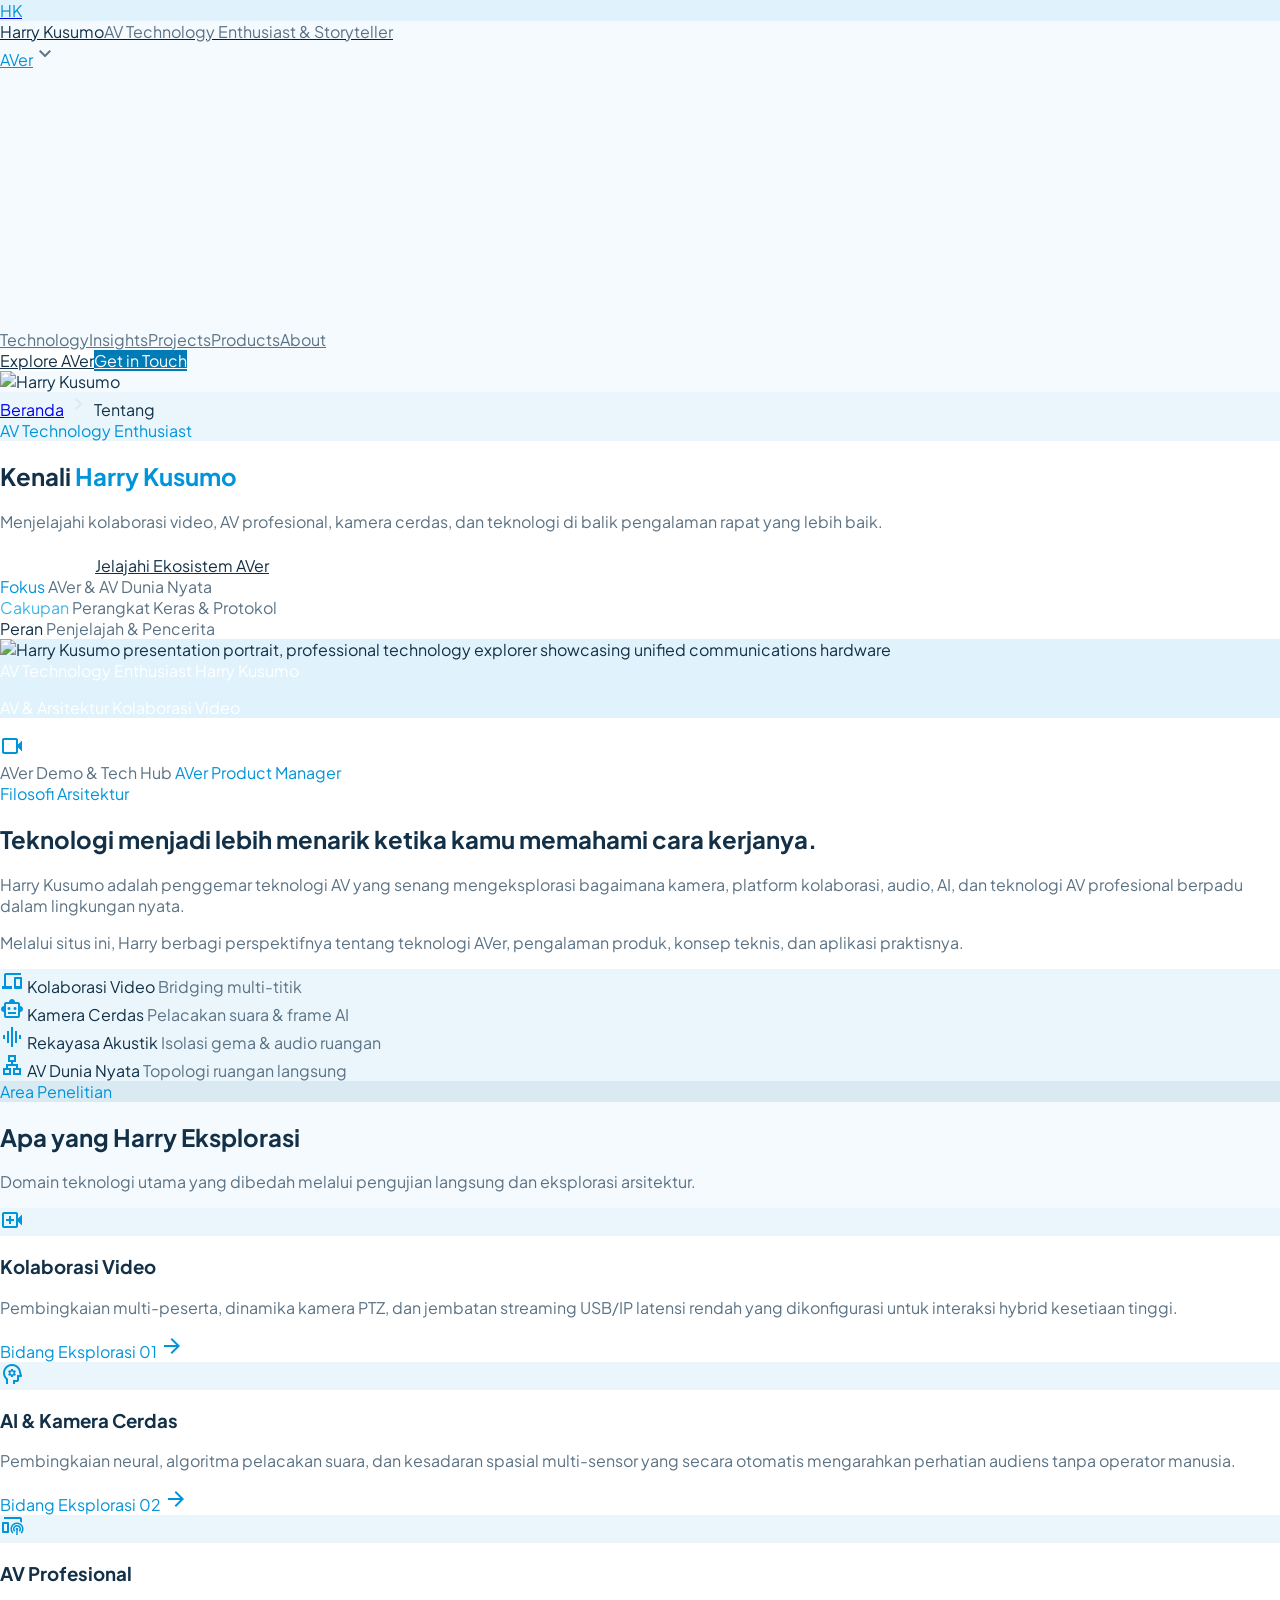
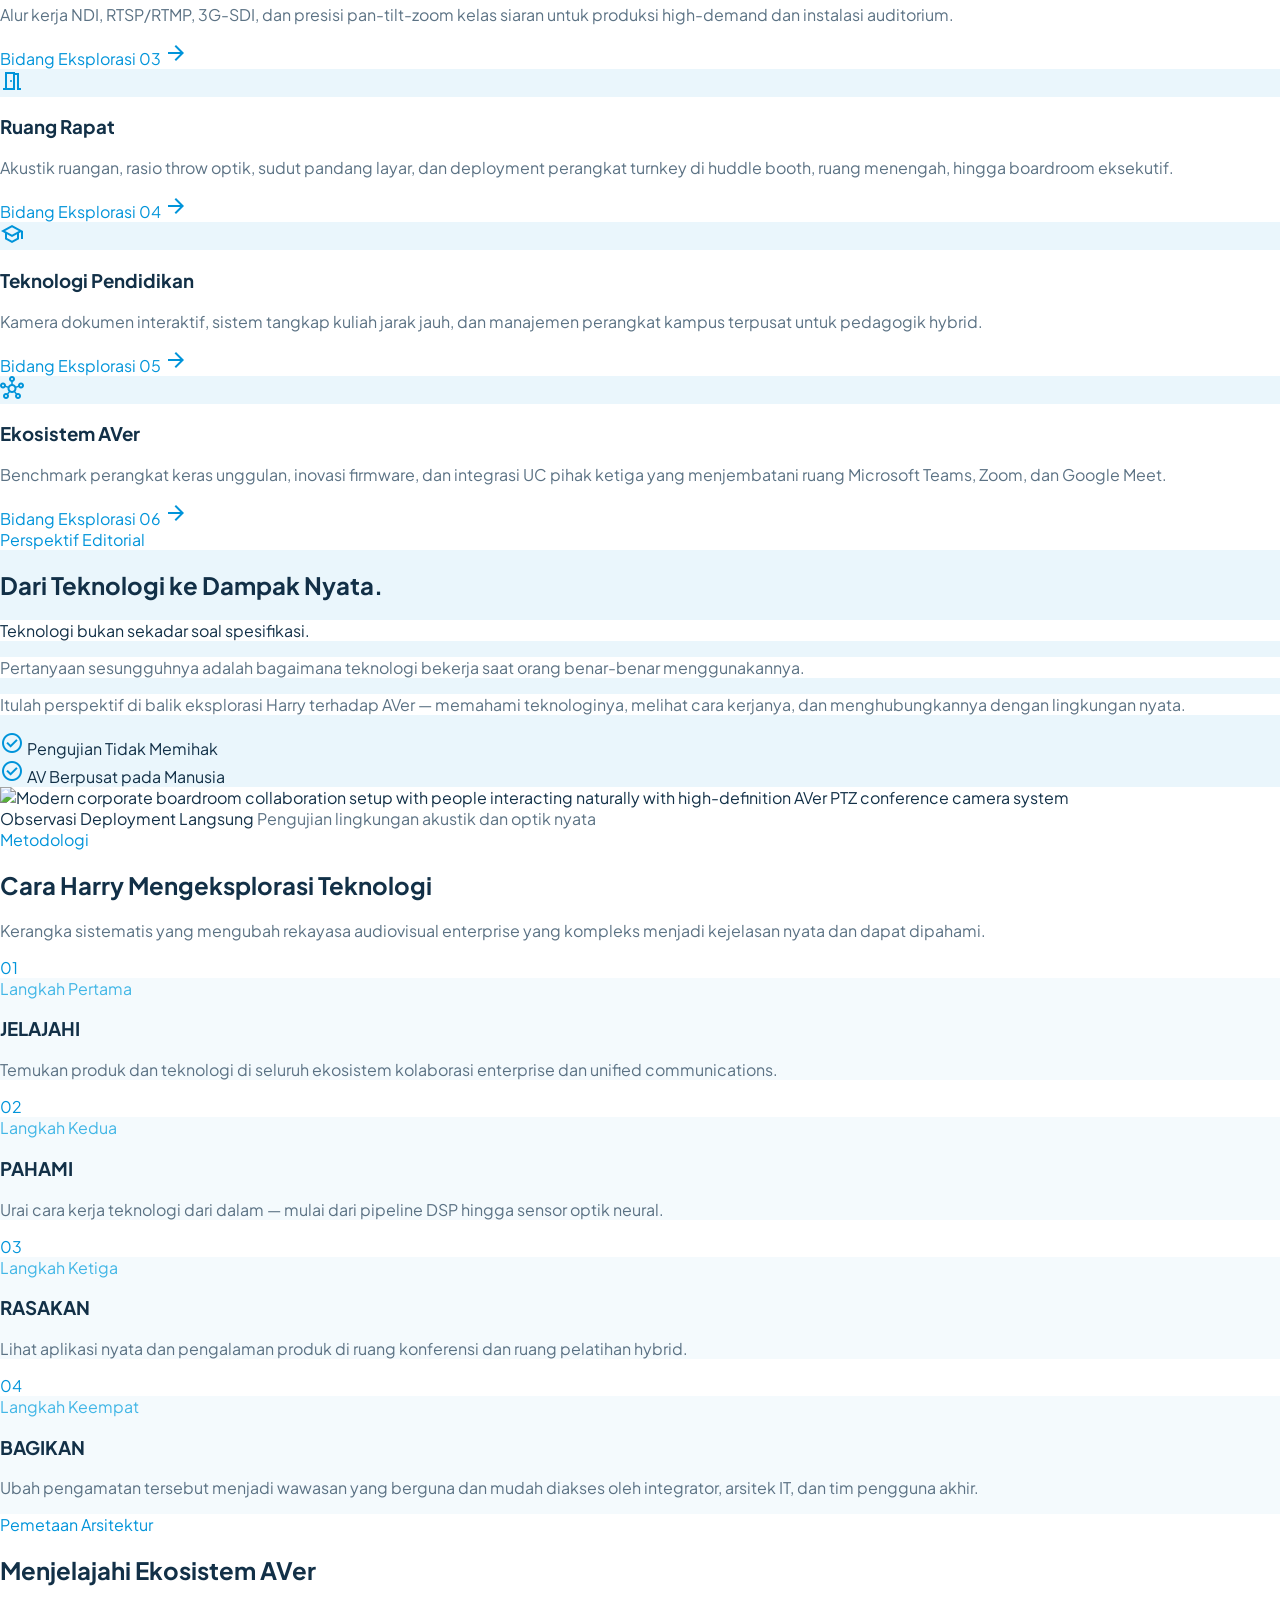
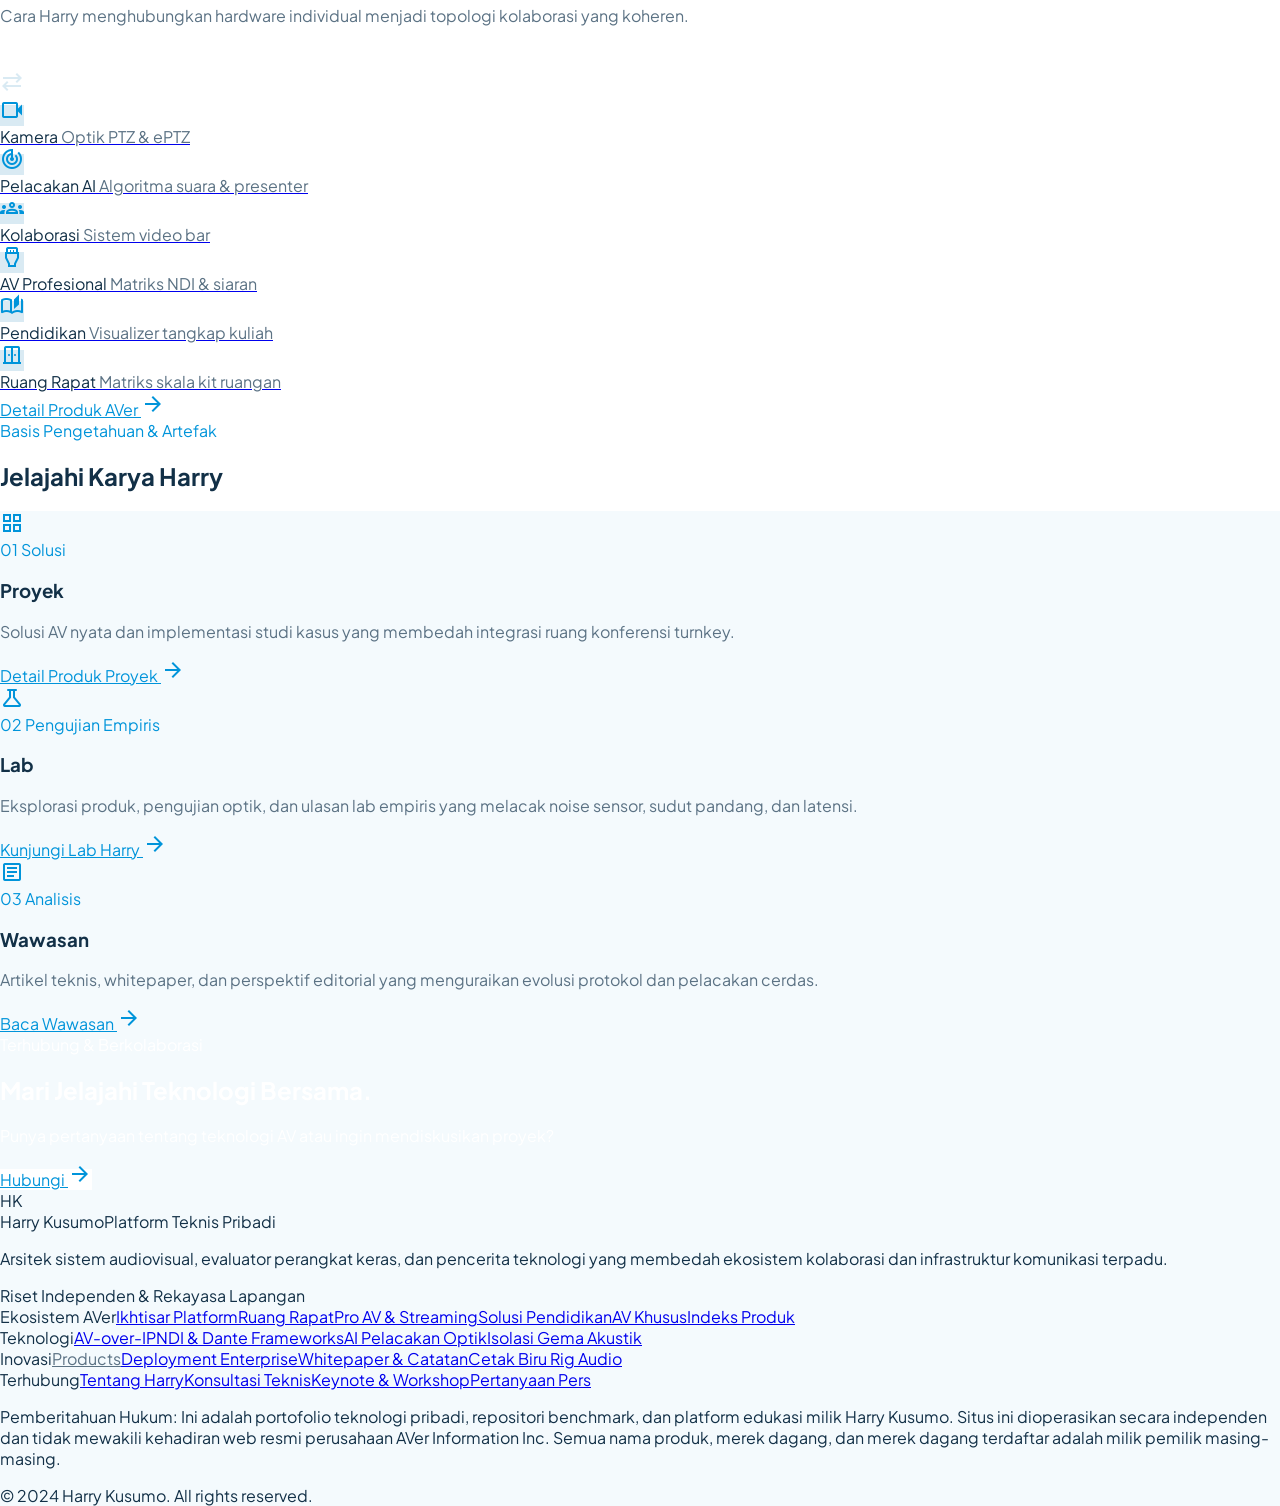
==== about.html @ a8d1ad48 "first commit" ====
<!DOCTYPE html>

<html lang="id"><head>
<meta charset="utf-8"/>
<meta content="width=device-width, initial-scale=1.0" name="viewport"/>
<meta content="web_standard" name="shell-type"/>
<link href="https://fonts.googleapis.com" rel="preconnect"/>
<link crossorigin="" href="https://fonts.gstatic.com" rel="preconnect"/>
<link href="https://fonts.googleapis.com/css2?family=Inter:wght@400;500;600;700&amp;family=JetBrains+Mono:wght@400;500;600&amp;family=Plus+Jakarta+Sans:wght@400;500;600;700;800&amp;display=swap" rel="stylesheet"/>
<link href="https://fonts.googleapis.com/css2?family=Material+Symbols+Outlined:opsz,wght,FILL,GRAD@20..48,100..700,0..1,-50..200" rel="stylesheet"/>
<link href="style.css" rel="stylesheet"/>
<script src="https://cdn.tailwindcss.com?plugins=forms,container-queries"></script>
<script src="/tailwind-config.js"></script>
<style>
    @layer base {
      html, body { margin: 0; padding: 0; }
      body { overscroll-behavior: none; }
      main > :first-child { margin-top: 0 !important; }
      main > :last-child { margin-bottom: 0 !important; }
    }
    ::-webkit-scrollbar { display: none; }
    .mega-menu{opacity:0;visibility:hidden;transform:translateY(8px);transition:all 0.2s cubic-bezier(0.16,1,0.3,1);}
    .group:hover .mega-menu{opacity:1;visibility:visible;transform:translateY(0);}
</style>
</head>
<body class="bg-surface text-on-surface"><header class="fixed top-0 left-0 right-0 w-full z-50 bg-surface-container-lowest/90 backdrop-blur-xl border-b border-outline-variant/30 shadow-[0_1px_8px_rgba(4,30,45,0.04)]"><div class="h-20 max-w-7xl mx-auto px-6 lg:px-12 flex items-center justify-between"><div class="flex items-center gap-8"><a class="flex items-center gap-3.5 group" data-path="home" href="index.html"><div class="w-10 h-10 rounded-lg bg-surface-container flex items-center justify-center border border-outline-variant/40 group-hover:border-primary transition-colors"><span class="font-headline-sm text-headline-sm text-primary font-bold">HK</span></div><div class="flex flex-col"><span class="font-label-md text-label-md font-bold text-on-surface tracking-tight leading-none group-hover:text-primary transition-colors">Harry Kusumo</span><span class="font-caption text-caption text-on-surface-variant font-medium mt-1 leading-none">AV Technology Enthusiast &amp; Storyteller</span></div></a><nav class="hidden lg:flex items-center gap-7" data-active-classes="text-primary font-bold"><div class="relative group py-6"><a aria-current="page" class="transition-colors flex items-center gap-1.5 text-primary font-bold" data-path="aver" href="aver.html">AVer<span class="material-symbols-outlined text-[18px] text-on-surface-variant group-hover:rotate-180 transition-transform duration-200">expand_more</span></a><div class="mega-menu absolute left-0 top-full w-[640px] bg-surface-container-lowest rounded-xl border border-outline-variant/40 shadow-[0_16px_36px_-4px_rgba(4,30,45,0.08),0_4px_12px_-2px_rgba(4,30,45,0.03)] p-6"><div class="grid grid-cols-2 gap-3.5"><a class="p-3 rounded-lg bg-surface hover:bg-surface-container-low transition-colors flex flex-col group/item" data-path="aver-about" href="aver_solutions.html#about-aver"><div class="flex items-center gap-2 mb-1"><span class="font-label-technical text-label-technical text-primary uppercase">01 Corporate</span></div><span class="font-label-md text-label-md text-on-surface font-semibold group-hover/item:text-primary transition-colors">About AVer</span><span class="font-caption text-caption text-on-surface-variant mt-0.5">Profil perusahaan, inovasi AI optics &amp; ekosistem AVer</span></a><a class="p-3 rounded-lg bg-surface hover:bg-surface-container-low transition-colors flex flex-col group/item" data-path="aver-solutions" href="aver_solutions.html"><div class="flex items-center gap-2 mb-1"><span class="font-label-technical text-label-technical text-primary uppercase">02 Ecosystem</span></div><span class="font-label-md text-label-md text-on-surface font-semibold group-hover/item:text-primary transition-colors">Solutions</span><span class="font-caption text-caption text-on-surface-variant mt-0.5">Meeting Rooms, Pro AV Broadcasting, Education &amp; Medical</span></a><a class="p-3 rounded-lg bg-surface hover:bg-surface-container-low transition-colors flex flex-col group/item" data-path="aver-products-cat" href="products.html"><div class="flex items-center gap-2 mb-1"><span class="font-label-technical text-label-technical text-primary uppercase">03 Hardware</span></div><span class="font-label-md text-label-md text-on-surface font-semibold group-hover/item:text-primary transition-colors">Products</span><span class="font-caption text-caption text-on-surface-variant mt-0.5">Kamera PTZ 4K, Video Bars, Audio Tracking &amp; Visualizer</span></a><a class="p-3 rounded-lg bg-surface hover:bg-surface-container-low transition-colors flex flex-col group/item" data-path="aver-support" href="product_detail.html#support"><div class="flex items-center gap-2 mb-1"><span class="font-label-technical text-label-technical text-primary uppercase">04 Service</span></div><span class="font-label-md text-label-md text-on-surface font-semibold group-hover/item:text-primary transition-colors">Support</span><span class="font-caption text-caption text-on-surface-variant mt-0.5">Garansi resmi, firmware update, &amp; konsultasi unit demo</span></a><a class="p-3 rounded-lg bg-surface hover:bg-surface-container-low transition-colors flex flex-col group/item col-span-2" data-path="aver-media-room" href="insights.html"><div class="flex items-center justify-between"><div class="flex flex-col"><div class="flex items-center gap-2 mb-1"><span class="font-label-technical text-label-technical text-primary uppercase">05 Press &amp; News</span></div><span class="font-label-md text-label-md text-on-surface font-semibold group-hover/item:text-primary transition-colors">Media Room</span><span class="font-caption text-caption text-on-surface-variant mt-0.5">Berita teknologi AVer terbaru, artikel teknis, &amp; liputan event</span></div><span class="material-symbols-outlined text-primary group-hover/item:translate-x-1 transition-transform">newspaper</span></div></a></div><div class="mt-4 pt-3.5 border-t border-outline-variant/30 flex items-center justify-between"><span class="font-caption text-caption text-on-surface-variant">Hardware architecture &amp; technical deep dives</span><a class="font-label-md text-label-md text-primary hover:text-primary-container font-semibold inline-flex items-center gap-1 transition-colors" data-path="aver-products" href="products.html">Explore All AVer Products →</a></div></div></div><a class="font-label-md text-label-md text-on-surface-variant hover:text-on-surface transition-colors" data-path="technology" href="index.html#core-tech">Technology</a><a class="font-label-md text-label-md text-on-surface-variant hover:text-on-surface transition-colors" data-path="insights" href="insights.html">Insights</a><a class="font-label-md text-label-md text-on-surface-variant hover:text-on-surface transition-colors" data-path="projects" href="index.html#projects">Projects</a><a class="font-label-md text-label-md text-on-surface-variant hover:text-on-surface transition-colors" data-path="products" href="products.html">Products</a><a class="font-label-md text-label-md text-on-surface-variant hover:text-on-surface transition-colors" data-path="about" href="about.html">About</a></nav></div><div class="flex items-center gap-3.5"><a class="hidden sm:inline-flex items-center justify-center px-4 h-10 rounded-lg bg-surface-container-lowest border border-outline-variant/50 text-on-surface font-label-md text-label-md hover:border-primary hover:text-primary transition-all" data-path="aver" href="aver.html">Explore AVer</a><a class="inline-flex items-center justify-center px-5 h-10 rounded-lg bg-primary-container text-on-primary-container font-label-md text-label-md hover:bg-primary transition-all shadow-[0_2px_8px_rgba(0,123,182,0.25)]" data-path="contact" href="contact.html">Get in Touch</a><div class="pl-2 border-l border-outline-variant/40"><img alt="Harry Kusumo" class="w-8 h-8 rounded-full object-cover border border-outline-variant/40" src="https://lh3.googleusercontent.com/aida/[base64]"/></div></div></div></header><main class="w-full pt-20 bg-surface min-h-[calc(100vh-20rem)]"><div class="flex flex-col w-full">
<!-- Top Breadcrumb Strip -->
<section class="w-full bg-surface-container-low py-space-md">
<div class="max-w-7xl mx-auto px-gutter flex flex-wrap items-center justify-between gap-space-sm">
<nav aria-label="Breadcrumb" class="flex items-center gap-space-xs font-caption text-caption text-on-surface-variant">
<a class="hover:text-primary transition-colors" href="index.html">Beranda</a>
<span class="material-symbols-outlined text-[14px] text-outline-variant">chevron_right</span>
<span class="text-on-surface font-semibold">Tentang</span>
</nav>
</div>
</section>
<!-- SECTION 1: HERO SECTION -->
<section class="w-full bg-surface-container-lowest relative overflow-hidden">
<div class="max-w-7xl mx-auto px-6 lg:px-12 pt-8 pb-16 lg:pb-24">
<div class="grid grid-cols-1 lg:grid-cols-12 gap-12 lg:gap-16 items-center">
<!-- Text Column -->
<div class="lg:col-span-7 flex flex-col items-start">
<div class="inline-flex items-center gap-2 px-3 py-1 rounded-full bg-surface-container-low text-primary mb-6 shadow-sm">
<span class="w-2 h-2 rounded-full bg-secondary-container animate-pulse"></span>
<span class="font-label-technical text-label-technical uppercase tracking-wider">AV Technology Enthusiast</span>
</div>
<h1 class="font-display-hero text-display-hero text-on-surface tracking-tight leading-[1.08] mb-6">
            Kenali <span class="text-primary">Harry Kusumo</span>
</h1>
<p class="font-body-lg text-body-lg text-on-surface-variant max-w-2xl leading-relaxed mb-8">
            Menjelajahi kolaborasi video, AV profesional, kamera cerdas, dan teknologi di balik pengalaman rapat yang lebih baik.
          </p>
<div class="flex flex-wrap items-center gap-4">
<a class="inline-flex items-center justify-center px-6 h-12 rounded-lg bg-primary text-on-primary font-label-md text-label-md hover:bg-primary-container transition-all shadow-md hover:shadow-lg" href="contact.html">
              Hubungi
              <span class="material-symbols-outlined text-[18px] ml-2">arrow_forward</span>
</a>
<a class="inline-flex items-center justify-center px-6 h-12 rounded-lg bg-surface-container-lowest text-on-surface font-label-md text-label-md hover:text-primary hover:bg-surface-container-low transition-all shadow-sm" href="aver.html">
              Jelajahi Ekosistem AVer
            </a>
</div>
<!-- Quick Telemetry Stat Strip -->
<div class="grid grid-cols-3 gap-6 pt-10 mt-10 w-full bg-surface-container-low/60 rounded-xl p-5 shadow-sm">
<div>
<span class="font-headline-sm text-headline-sm text-primary font-bold block">Fokus</span>
<span class="font-caption text-caption text-on-surface-variant block mt-0.5">AVer &amp; AV Dunia Nyata</span>
</div>
<div>
<span class="font-headline-sm text-headline-sm text-secondary font-bold block">Cakupan</span>
<span class="font-caption text-caption text-on-surface-variant block mt-0.5">Perangkat Keras &amp; Protokol</span>
</div>
<div>
<span class="font-headline-sm text-headline-sm text-tertiary font-bold block">Peran</span>
<span class="font-caption text-caption text-on-surface-variant block mt-0.5">Penjelajah &amp; Pencerita</span>
</div>
</div>
</div>
<!-- Portrait Column -->
<div class="lg:col-span-5 relative flex justify-center">
<div class="relative w-full max-w-md">
<!-- Decorative AVer Blue Soft Backdrop Panels -->
<div class="absolute -top-4 -right-4 w-72 h-72 bg-secondary-fixed/40 rounded-3xl blur-2xl -z-10"></div>
<div class="absolute -bottom-6 -left-6 w-60 h-60 bg-primary-fixed/50 rounded-3xl blur-xl -z-10"></div>
<!-- Graphic Framing mimicking modern AV tech showcase -->
<div class="relative p-3 bg-surface-container-lowest rounded-2xl shadow-xl">
<div class="relative overflow-hidden rounded-xl bg-surface-container aspect-[4/5] flex items-center justify-center">
<img alt="Harry Kusumo presentation portrait, professional technology explorer showcasing unified communications hardware" class="w-full h-full object-cover object-top hover:scale-[1.02] transition-transform duration-500" src="https://lh3.googleusercontent.com/aida-public/[base64]"/>
<div class="absolute inset-0 bg-gradient-to-t from-[#041e2d]/70 via-transparent to-transparent flex items-end p-6">
<div class="text-on-primary">
<span class="font-label-technical text-label-technical text-secondary-fixed uppercase tracking-wider block">AV Technology Enthusiast</span>
<span class="font-headline-sm text-headline-sm font-bold text-white">Harry Kusumo</span>
<p class="font-caption text-caption text-surface-container-highest mt-0.5">AV &amp; Arsitektur Kolaborasi Video</p>
</div>
</div>
</div>
<!-- Floating Micro-Badge -->
<div class="absolute -bottom-4 right-6 bg-surface-container-lowest px-4 py-2.5 rounded-xl shadow-lg flex items-center gap-3">
<div class="w-8 h-8 rounded-lg bg-primary-fixed flex items-center justify-center text-primary">
<span class="material-symbols-outlined text-[20px]">videocam</span>
</div>
<div>
<span class="font-label-technical text-label-technical text-on-surface-variant block uppercase">AVer Demo & Tech Hub</span>
<span class="font-caption text-caption text-primary font-bold">AVer Product Manager</span>
</div>
</div>
</div>
</div>
</div>
</div>
</div>
</section>
<!-- SECTION 2: WHO IS HARRY? -->
<section class="w-full bg-surface py-16 lg:py-24">
<div class="max-w-7xl mx-auto px-6 lg:px-12">
<div class="bg-surface-container-lowest rounded-2xl p-8 lg:p-14 shadow-sm">
<div class="grid grid-cols-1 lg:grid-cols-12 gap-10 lg:gap-14 items-center">
<div class="lg:col-span-4 flex flex-col">
<span class="font-label-technical text-label-technical text-primary uppercase tracking-wider mb-2">Filosofi Arsitektur</span>
<h2 class="font-headline-lg text-headline-lg text-on-surface leading-tight">
              Teknologi menjadi lebih menarik ketika kamu memahami cara kerjanya.
            </h2>
</div>
<div class="lg:col-span-8 flex flex-col gap-6">
<p class="font-body-lg text-body-lg text-on-surface-variant leading-relaxed">
              Harry Kusumo adalah penggemar teknologi AV yang senang mengeksplorasi bagaimana kamera, platform kolaborasi, audio, AI, dan teknologi AV profesional berpadu dalam lingkungan nyata.
            </p>
<p class="font-body-lg text-body-lg text-on-surface-variant leading-relaxed">
              Melalui situs ini, Harry berbagi perspektifnya tentang teknologi AVer, pengalaman produk, konsep teknis, dan aplikasi praktisnya.
            </p>
<!-- Highlights Strip -->
<div class="grid grid-cols-2 sm:grid-cols-4 gap-3 pt-6">
<div class="p-4 rounded-xl bg-surface-container-low flex flex-col items-start transition-all hover:bg-surface-container">
<span class="material-symbols-outlined text-primary text-[24px] mb-2">devices</span>
<span class="font-label-md text-label-md text-on-surface font-semibold">Kolaborasi Video</span>
<span class="font-caption text-caption text-on-surface-variant mt-1">Bridging multi-titik</span>
</div>
<div class="p-4 rounded-xl bg-surface-container-low flex flex-col items-start transition-all hover:bg-surface-container">
<span class="material-symbols-outlined text-primary text-[24px] mb-2">smart_toy</span>
<span class="font-label-md text-label-md text-on-surface font-semibold">Kamera Cerdas</span>
<span class="font-caption text-caption text-on-surface-variant mt-1">Pelacakan suara &amp; frame AI</span>
</div>
<div class="p-4 rounded-xl bg-surface-container-low flex flex-col items-start transition-all hover:bg-surface-container">
<span class="material-symbols-outlined text-primary text-[24px] mb-2">graphic_eq</span>
<span class="font-label-md text-label-md text-on-surface font-semibold">Rekayasa Akustik</span>
<span class="font-caption text-caption text-on-surface-variant mt-1">Isolasi gema &amp; audio ruangan</span>
</div>
<div class="p-4 rounded-xl bg-surface-container-low flex flex-col items-start transition-all hover:bg-surface-container">
<span class="material-symbols-outlined text-primary text-[24px] mb-2">lan</span>
<span class="font-label-md text-label-md text-on-surface font-semibold">AV Dunia Nyata</span>
<span class="font-caption text-caption text-on-surface-variant mt-1">Topologi ruangan langsung</span>
</div>
</div>
</div>
</div>
</div>
</div>
</section>
<!-- SECTION 3: WHAT HARRY EXPLORES -->
<section class="w-full bg-surface py-16 lg:py-24">
<div class="max-w-7xl mx-auto px-6 lg:px-12">
<div class="flex flex-col items-start max-w-3xl mb-12">
<div class="inline-flex items-center gap-2 px-3 py-1 rounded-full bg-surface-container-high text-primary mb-3">
<span class="font-label-technical text-label-technical uppercase tracking-wider">Area Penelitian</span>
</div>
<h2 class="font-headline-lg text-headline-lg text-on-surface">Apa yang Harry Eksplorasi</h2>
<p class="font-body-md text-body-md text-on-surface-variant mt-2">
          Domain teknologi utama yang dibedah melalui pengujian langsung dan eksplorasi arsitektur.
        </p>
</div>
<!-- 3x2 Grid -->
<div class="grid grid-cols-1 md:grid-cols-2 lg:grid-cols-3 gap-6">
<!-- Card 1 -->
<div class="group p-8 rounded-2xl bg-surface-container-lowest shadow-sm hover:shadow-lg transition-all duration-300 flex flex-col justify-between">
<div>
<div class="w-12 h-12 rounded-xl bg-surface-container-low text-primary flex items-center justify-center mb-6 group-hover:bg-primary group-hover:text-on-primary transition-colors">
<span class="material-symbols-outlined text-[26px]">video_call</span>
</div>
<h3 class="font-headline-sm text-headline-sm text-on-surface mb-3 group-hover:text-primary transition-colors">
              Kolaborasi Video
            </h3>
<p class="font-body-sm text-body-sm text-on-surface-variant leading-relaxed">
              Pembingkaian multi-peserta, dinamika kamera PTZ, dan jembatan streaming USB/IP latensi rendah yang dikonfigurasi untuk interaksi hybrid kesetiaan tinggi.
            </p>
</div>
<div class="mt-8 pt-4 flex items-center gap-1.5 font-label-technical text-label-technical text-primary uppercase">
<span>Bidang Eksplorasi 01</span>
<span class="material-symbols-outlined text-[16px] group-hover:translate-x-1 transition-transform">arrow_forward</span>
</div>
</div>
<!-- Card 2 -->
<div class="group p-8 rounded-2xl bg-surface-container-lowest shadow-sm hover:shadow-lg transition-all duration-300 flex flex-col justify-between">
<div>
<div class="w-12 h-12 rounded-xl bg-surface-container-low text-primary flex items-center justify-center mb-6 group-hover:bg-primary group-hover:text-on-primary transition-colors">
<span class="material-symbols-outlined text-[26px]">psychology</span>
</div>
<h3 class="font-headline-sm text-headline-sm text-on-surface mb-3 group-hover:text-primary transition-colors">
              AI &amp; Kamera Cerdas
            </h3>
<p class="font-body-sm text-body-sm text-on-surface-variant leading-relaxed">
              Pembingkaian neural, algoritma pelacakan suara, dan kesadaran spasial multi-sensor yang secara otomatis mengarahkan perhatian audiens tanpa operator manusia.
            </p>
</div>
<div class="mt-8 pt-4 flex items-center gap-1.5 font-label-technical text-label-technical text-primary uppercase">
<span>Bidang Eksplorasi 02</span>
<span class="material-symbols-outlined text-[16px] group-hover:translate-x-1 transition-transform">arrow_forward</span>
</div>
</div>
<!-- Card 3 -->
<div class="group p-8 rounded-2xl bg-surface-container-lowest shadow-sm hover:shadow-lg transition-all duration-300 flex flex-col justify-between">
<div>
<div class="w-12 h-12 rounded-xl bg-surface-container-low text-primary flex items-center justify-center mb-6 group-hover:bg-primary group-hover:text-on-primary transition-colors">
<span class="material-symbols-outlined text-[26px]">broadcast_on_home</span>
</div>
<h3 class="font-headline-sm text-headline-sm text-on-surface mb-3 group-hover:text-primary transition-colors">
              AV Profesional
            </h3>
<p class="font-body-sm text-body-sm text-on-surface-variant leading-relaxed">
              Alur kerja NDI, RTSP/RTMP, 3G-SDI, dan presisi pan-tilt-zoom kelas siaran untuk produksi high-demand dan instalasi auditorium.
            </p>
</div>
<div class="mt-8 pt-4 flex items-center gap-1.5 font-label-technical text-label-technical text-primary uppercase">
<span>Bidang Eksplorasi 03</span>
<span class="material-symbols-outlined text-[16px] group-hover:translate-x-1 transition-transform">arrow_forward</span>
</div>
</div>
<!-- Card 4 -->
<div class="group p-8 rounded-2xl bg-surface-container-lowest shadow-sm hover:shadow-lg transition-all duration-300 flex flex-col justify-between">
<div>
<div class="w-12 h-12 rounded-xl bg-surface-container-low text-primary flex items-center justify-center mb-6 group-hover:bg-primary group-hover:text-on-primary transition-colors">
<span class="material-symbols-outlined text-[26px]">meeting_room</span>
</div>
<h3 class="font-headline-sm text-headline-sm text-on-surface mb-3 group-hover:text-primary transition-colors">
              Ruang Rapat
            </h3>
<p class="font-body-sm text-body-sm text-on-surface-variant leading-relaxed">
              Akustik ruangan, rasio throw optik, sudut pandang layar, dan deployment perangkat turnkey di huddle booth, ruang menengah, hingga boardroom eksekutif.
            </p>
</div>
<div class="mt-8 pt-4 flex items-center gap-1.5 font-label-technical text-label-technical text-primary uppercase">
<span>Bidang Eksplorasi 04</span>
<span class="material-symbols-outlined text-[16px] group-hover:translate-x-1 transition-transform">arrow_forward</span>
</div>
</div>
<!-- Card 5 -->
<div class="group p-8 rounded-2xl bg-surface-container-lowest shadow-sm hover:shadow-lg transition-all duration-300 flex flex-col justify-between">
<div>
<div class="w-12 h-12 rounded-xl bg-surface-container-low text-primary flex items-center justify-center mb-6 group-hover:bg-primary group-hover:text-on-primary transition-colors">
<span class="material-symbols-outlined text-[26px]">school</span>
</div>
<h3 class="font-headline-sm text-headline-sm text-on-surface mb-3 group-hover:text-primary transition-colors">
              Teknologi Pendidikan
            </h3>
<p class="font-body-sm text-body-sm text-on-surface-variant leading-relaxed">
              Kamera dokumen interaktif, sistem tangkap kuliah jarak jauh, dan manajemen perangkat kampus terpusat untuk pedagogik hybrid.
            </p>
</div>
<div class="mt-8 pt-4 flex items-center gap-1.5 font-label-technical text-label-technical text-primary uppercase">
<span>Bidang Eksplorasi 05</span>
<span class="material-symbols-outlined text-[16px] group-hover:translate-x-1 transition-transform">arrow_forward</span>
</div>
</div>
<!-- Card 6 -->
<div class="group p-8 rounded-2xl bg-surface-container-lowest shadow-sm hover:shadow-lg transition-all duration-300 flex flex-col justify-between">
<div>
<div class="w-12 h-12 rounded-xl bg-surface-container-low text-primary flex items-center justify-center mb-6 group-hover:bg-primary group-hover:text-on-primary transition-colors">
<span class="material-symbols-outlined text-[26px]">hub</span>
</div>
<h3 class="font-headline-sm text-headline-sm text-on-surface mb-3 group-hover:text-primary transition-colors">
              Ekosistem AVer
            </h3>
<p class="font-body-sm text-body-sm text-on-surface-variant leading-relaxed">
              Benchmark perangkat keras unggulan, inovasi firmware, dan integrasi UC pihak ketiga yang menjembatani ruang Microsoft Teams, Zoom, dan Google Meet.
            </p>
</div>
<div class="mt-8 pt-4 flex items-center gap-1.5 font-label-technical text-label-technical text-primary uppercase">
<span>Bidang Eksplorasi 06</span>
<span class="material-symbols-outlined text-[16px] group-hover:translate-x-1 transition-transform">arrow_forward</span>
</div>
</div>
</div>
</div>
</section>
<!-- SECTION 4: HARRY'S PERSPECTIVE -->
<section class="w-full bg-surface-container-low py-16 lg:py-24">
<div class="max-w-7xl mx-auto px-6 lg:px-12">
<div class="grid grid-cols-1 lg:grid-cols-12 gap-12 lg:gap-16 items-center">
<div class="lg:col-span-6 flex flex-col items-start">
<div class="inline-flex items-center gap-2 px-3 py-1 rounded-full bg-surface-container-lowest text-primary mb-4 shadow-sm">
<span class="font-label-technical text-label-technical uppercase tracking-wider">Perspektif Editorial</span>
</div>
<h2 class="font-headline-lg text-headline-lg text-on-surface tracking-tight mb-8">
            Dari Teknologi ke Dampak Nyata.
          </h2>
<div class="space-y-6">
<div class="p-5 rounded-xl bg-surface-container-lowest shadow-sm">
<p class="font-headline-sm text-headline-sm text-on-surface font-semibold">
                Teknologi bukan sekadar soal spesifikasi.
              </p>
</div>
<div class="p-5 rounded-xl bg-surface-container-lowest shadow-sm">
<p class="font-body-lg text-body-lg text-on-surface-variant">
                Pertanyaan sesungguhnya adalah bagaimana teknologi bekerja saat orang benar-benar menggunakannya.
              </p>
</div>
<div class="p-5 rounded-xl bg-surface-container-lowest shadow-sm">
<p class="font-body-lg text-body-lg text-on-surface-variant leading-relaxed">
                Itulah perspektif di balik eksplorasi Harry terhadap AVer — memahami teknologinya, melihat cara kerjanya, dan menghubungkannya dengan lingkungan nyata.
              </p>
</div>
</div>
<div class="mt-8 flex items-center gap-6">
<div class="flex items-center gap-2">
<span class="material-symbols-outlined text-primary text-[20px]">check_circle</span>
<span class="font-label-md text-label-md text-on-surface">Pengujian Tidak Memihak</span>
</div>
<div class="flex items-center gap-2">
<span class="material-symbols-outlined text-primary text-[20px]">check_circle</span>
<span class="font-label-md text-label-md text-on-surface">AV Berpusat pada Manusia</span>
</div>
</div>
</div>
<div class="lg:col-span-6">
<div class="relative rounded-2xl overflow-hidden shadow-xl bg-surface-container-lowest p-3">
<div class="relative rounded-xl overflow-hidden aspect-[16/10]">
<img alt="Modern corporate boardroom collaboration setup with people interacting naturally with high-definition AVer PTZ conference camera system" class="w-full h-full object-cover" src="https://lh3.googleusercontent.com/aida/[base64]"/>
<div class="absolute inset-0 bg-gradient-to-t from-[#041e2d]/60 via-transparent to-transparent flex items-end p-6">
<div class="bg-surface-container-lowest/90 backdrop-blur-md px-4 py-2.5 rounded-lg">
<span class="font-caption text-caption text-on-surface font-bold block">Observasi Deployment Langsung</span>
<span class="font-caption text-caption text-on-surface-variant text-[11px]">Pengujian lingkungan akustik dan optik nyata</span>
</div>
</div>
</div>
</div>
</div>
</div>
</div>
</section>
<!-- SECTION 5: HOW HARRY EXPLORES TECHNOLOGY (Timeline) -->
<section class="w-full bg-surface-container-lowest py-16 lg:py-24">
<div class="max-w-7xl mx-auto px-6 lg:px-12">
<div class="flex flex-col items-center text-center max-w-2xl mx-auto mb-16">
<span class="font-label-technical text-label-technical text-primary uppercase tracking-wider mb-2">Metodologi</span>
<h2 class="font-headline-lg text-headline-lg text-on-surface">Cara Harry Mengeksplorasi Teknologi</h2>
<p class="font-body-md text-body-md text-on-surface-variant mt-3">
          Kerangka sistematis yang mengubah rekayasa audiovisual enterprise yang kompleks menjadi kejelasan nyata dan dapat dipahami.
        </p>
</div>
<!-- Horizontal Visual Timeline -->
<div class="relative">
<!-- Connecting Bar (Desktop) -->
<div class="hidden lg:block absolute top-10 left-[10%] right-[10%] h-1 bg-surface-container -z-0"></div>
<div class="grid grid-cols-1 md:grid-cols-2 lg:grid-cols-4 gap-8 relative z-10">
<!-- Step 01 -->
<div class="flex flex-col items-start lg:items-center text-left lg:text-center p-6 rounded-xl bg-surface hover:bg-surface-container-low transition-colors">
<div class="w-16 h-16 rounded-2xl bg-surface-container-lowest shadow-md flex items-center justify-center text-primary mb-5 group">
<span class="font-headline-sm text-headline-sm font-bold text-primary">01</span>
</div>
<span class="font-label-technical text-label-technical text-secondary uppercase tracking-widest mb-1">Langkah Pertama</span>
<h3 class="font-headline-sm text-headline-sm text-on-surface mb-2">JELAJAHI</h3>
<p class="font-body-sm text-body-sm text-on-surface-variant leading-relaxed">
              Temukan produk dan teknologi di seluruh ekosistem kolaborasi enterprise dan unified communications.
            </p>
</div>
<!-- Step 02 -->
<div class="flex flex-col items-start lg:items-center text-left lg:text-center p-6 rounded-xl bg-surface hover:bg-surface-container-low transition-colors">
<div class="w-16 h-16 rounded-2xl bg-surface-container-lowest shadow-md flex items-center justify-center text-primary mb-5">
<span class="font-headline-sm text-headline-sm font-bold text-primary">02</span>
</div>
<span class="font-label-technical text-label-technical text-secondary uppercase tracking-widest mb-1">Langkah Kedua</span>
<h3 class="font-headline-sm text-headline-sm text-on-surface mb-2">PAHAMI</h3>
<p class="font-body-sm text-body-sm text-on-surface-variant leading-relaxed">
              Urai cara kerja teknologi dari dalam — mulai dari pipeline DSP hingga sensor optik neural.
            </p>
</div>
<!-- Step 03 -->
<div class="flex flex-col items-start lg:items-center text-left lg:text-center p-6 rounded-xl bg-surface hover:bg-surface-container-low transition-colors">
<div class="w-16 h-16 rounded-2xl bg-surface-container-lowest shadow-md flex items-center justify-center text-primary mb-5">
<span class="font-headline-sm text-headline-sm font-bold text-primary">03</span>
</div>
<span class="font-label-technical text-label-technical text-secondary uppercase tracking-widest mb-1">Langkah Ketiga</span>
<h3 class="font-headline-sm text-headline-sm text-on-surface mb-2">RASAKAN</h3>
<p class="font-body-sm text-body-sm text-on-surface-variant leading-relaxed">
              Lihat aplikasi nyata dan pengalaman produk di ruang konferensi dan ruang pelatihan hybrid.
            </p>
</div>
<!-- Step 04 -->
<div class="flex flex-col items-start lg:items-center text-left lg:text-center p-6 rounded-xl bg-surface hover:bg-surface-container-low transition-colors">
<div class="w-16 h-16 rounded-2xl bg-surface-container-lowest shadow-md flex items-center justify-center text-primary mb-5">
<span class="font-headline-sm text-headline-sm font-bold text-primary">04</span>
</div>
<span class="font-label-technical text-label-technical text-secondary uppercase tracking-widest mb-1">Langkah Keempat</span>
<h3 class="font-headline-sm text-headline-sm text-on-surface mb-2">BAGIKAN</h3>
<p class="font-body-sm text-body-sm text-on-surface-variant leading-relaxed">
              Ubah pengamatan tersebut menjadi wawasan yang berguna dan mudah diakses oleh integrator, arsitek IT, dan tim pengguna akhir.
            </p>
</div>
</div>
</div>
</div>
</section>
<!-- SECTION 6: EXPLORING THE AVer ECOSYSTEM -->
<section class="w-full bg-surface py-16 lg:py-24">
<div class="max-w-7xl mx-auto px-6 lg:px-12">
<div class="p-8 lg:p-14 rounded-2xl bg-surface-container-lowest shadow-sm">
<div class="flex flex-col items-start max-w-2xl mb-10">
<span class="font-label-technical text-label-technical text-primary uppercase tracking-wider mb-2">Pemetaan Arsitektur</span>
<h2 class="font-headline-lg text-headline-lg text-on-surface">Menjelajahi Ekosistem AVer</h2>
<p class="font-body-md text-body-md text-on-surface-variant mt-2">
            Cara Harry menghubungkan hardware individual menjadi topologi kolaborasi yang koheren.
          </p>
</div>
<!-- Interactive Diagram Layout -->
<div class="p-8 rounded-2xl bg-surface-container-low/60 relative overflow-hidden">
<div class="flex flex-col lg:flex-row items-center justify-between gap-6 relative z-10">
<!-- Central Node -->
<div class="w-full lg:w-48 p-6 rounded-xl bg-primary text-on-primary text-center shadow-lg flex flex-col items-center">
<span class="material-symbols-outlined text-[32px] mb-2 text-secondary-fixed">hub</span>
<span class="font-headline-sm text-headline-sm font-bold text-white">AVer Hub</span>
<span class="font-caption text-caption text-surface-variant mt-1">Arsitektur Inti</span>
</div>
<!-- Interconnect Lines / Arrow Indicators -->
<div class="hidden lg:flex items-center text-outline-variant">
<span class="material-symbols-outlined text-[28px] animate-pulse">sync_alt</span>
</div>
<!-- Peripheral Nodes (Pills / Cards) -->
<div class="grid grid-cols-1 sm:grid-cols-2 lg:grid-cols-3 gap-4 flex-1">
<a class="p-4 rounded-xl bg-surface-container-lowest hover:bg-surface-container hover:shadow-md transition-all flex items-center gap-3.5 group" href="aver/collaboration/conference-cameras.html">
<span class="w-9 h-9 rounded-lg bg-surface-container-high text-primary flex items-center justify-center group-hover:bg-primary group-hover:text-on-primary transition-colors">
<span class="material-symbols-outlined text-[20px]">videocam</span>
</span>
<div>
<span class="font-label-md text-label-md text-on-surface font-semibold block group-hover:text-primary transition-colors">Kamera</span>
<span class="font-caption text-caption text-on-surface-variant">Optik PTZ &amp; ePTZ</span>
</div>
</a>
<a class="p-4 rounded-xl bg-surface-container-lowest hover:bg-surface-container hover:shadow-md transition-all flex items-center gap-3.5 group" href="index.html#core-tech">
<span class="w-9 h-9 rounded-lg bg-surface-container-high text-primary flex items-center justify-center group-hover:bg-primary group-hover:text-on-primary transition-colors">
<span class="material-symbols-outlined text-[20px]">track_changes</span>
</span>
<div>
<span class="font-label-md text-label-md text-on-surface font-semibold block group-hover:text-primary transition-colors">Pelacakan AI</span>
<span class="font-caption text-caption text-on-surface-variant">Algoritma suara &amp; presenter</span>
</div>
</a>
<a class="p-4 rounded-xl bg-surface-container-lowest hover:bg-surface-container hover:shadow-md transition-all flex items-center gap-3.5 group" href="collaboration.html">
<span class="w-9 h-9 rounded-lg bg-surface-container-high text-primary flex items-center justify-center group-hover:bg-primary group-hover:text-on-primary transition-colors">
<span class="material-symbols-outlined text-[20px]">groups</span>
</span>
<div>
<span class="font-label-md text-label-md text-on-surface font-semibold block group-hover:text-primary transition-colors">Kolaborasi</span>
<span class="font-caption text-caption text-on-surface-variant">Sistem video bar</span>
</div>
</a>
<a class="p-4 rounded-xl bg-surface-container-lowest hover:bg-surface-container hover:shadow-md transition-all flex items-center gap-3.5 group" href="aver_solutions.html">
<span class="w-9 h-9 rounded-lg bg-surface-container-high text-primary flex items-center justify-center group-hover:bg-primary group-hover:text-on-primary transition-colors">
<span class="material-symbols-outlined text-[20px]">settings_input_hdmi</span>
</span>
<div>
<span class="font-label-md text-label-md text-on-surface font-semibold block group-hover:text-primary transition-colors">AV Profesional</span>
<span class="font-caption text-caption text-on-surface-variant">Matriks NDI &amp; siaran</span>
</div>
</a>
<a class="p-4 rounded-xl bg-surface-container-lowest hover:bg-surface-container hover:shadow-md transition-all flex items-center gap-3.5 group" href="aver_solutions.html">
<span class="w-9 h-9 rounded-lg bg-surface-container-high text-primary flex items-center justify-center group-hover:bg-primary group-hover:text-on-primary transition-colors">
<span class="material-symbols-outlined text-[20px]">auto_stories</span>
</span>
<div>
<span class="font-label-md text-label-md text-on-surface font-semibold block group-hover:text-primary transition-colors">Pendidikan</span>
<span class="font-caption text-caption text-on-surface-variant">Visualizer tangkap kuliah</span>
</div>
</a>
<a class="p-4 rounded-xl bg-surface-container-lowest hover:bg-surface-container hover:shadow-md transition-all flex items-center gap-3.5 group" href="aver/collaboration/meeting-rooms.html">
<span class="w-9 h-9 rounded-lg bg-surface-container-high text-primary flex items-center justify-center group-hover:bg-primary group-hover:text-on-primary transition-colors">
<span class="material-symbols-outlined text-[20px]">door_sliding</span>
</span>
<div>
<span class="font-label-md text-label-md text-on-surface font-semibold block group-hover:text-primary transition-colors">Ruang Rapat</span>
<span class="font-caption text-caption text-on-surface-variant">Matriks skala kit ruangan</span>
</div>
</a>
</div>
</div>
</div>
<div class="mt-8 flex justify-end">
<a class="inline-flex items-center gap-2 px-6 h-11 rounded-lg bg-surface-container-lowest text-primary font-label-md text-label-md hover:bg-primary hover:text-on-primary transition-all shadow-sm" href="aver.html">
<span>Detail Produk AVer</span>
<span class="material-symbols-outlined text-[18px]">arrow_forward</span>
</a>
</div>
</div>
</div>
</section>
<!-- SECTION 7: FEATURED WORK -->
<section class="w-full bg-surface-container-lowest py-16 lg:py-24">
<div class="max-w-7xl mx-auto px-6 lg:px-12">
<div class="flex flex-col items-start mb-12">
<span class="font-label-technical text-label-technical text-primary uppercase tracking-wider mb-2">Basis Pengetahuan &amp; Artefak</span>
<h2 class="font-headline-lg text-headline-lg text-on-surface">Jelajahi Karya Harry</h2>
</div>
<div class="grid grid-cols-1 md:grid-cols-3 gap-8">
<!-- Card 1: Projects -->
<div class="p-8 rounded-2xl bg-surface hover:bg-surface-container-low transition-all duration-300 flex flex-col justify-between shadow-sm">
<div>
<div class="w-12 h-12 rounded-xl bg-primary-fixed text-primary flex items-center justify-center mb-6">
<span class="material-symbols-outlined text-[26px]">grid_view</span>
</div>
<span class="font-label-technical text-label-technical text-primary uppercase tracking-wider block mb-1">01 Solusi</span>
<h3 class="font-headline-sm text-headline-sm text-on-surface mb-3">Proyek</h3>
<p class="font-body-sm text-body-sm text-on-surface-variant leading-relaxed mb-6">
              Solusi AV nyata dan implementasi studi kasus yang membedah integrasi ruang konferensi turnkey.
            </p>
</div>
<a class="inline-flex items-center gap-1.5 font-label-md text-label-md text-primary font-bold hover:text-primary-container group" href="index.html#projects">
<span>Detail Produk Proyek</span>
<span class="material-symbols-outlined text-[18px] group-hover:translate-x-1 transition-transform">arrow_forward</span>
</a>
</div>
<!-- Card 2: Lab -->
<div class="p-8 rounded-2xl bg-surface hover:bg-surface-container-low transition-all duration-300 flex flex-col justify-between shadow-sm">
<div>
<div class="w-12 h-12 rounded-xl bg-primary-fixed text-primary flex items-center justify-center mb-6">
<span class="material-symbols-outlined text-[26px]">science</span>
</div>
<span class="font-label-technical text-label-technical text-primary uppercase tracking-wider block mb-1">02 Pengujian Empiris</span>
<h3 class="font-headline-sm text-headline-sm text-on-surface mb-3">Lab</h3>
<p class="font-body-sm text-body-sm text-on-surface-variant leading-relaxed mb-6">
              Eksplorasi produk, pengujian optik, dan ulasan lab empiris yang melacak noise sensor, sudut pandang, dan latensi.
            </p>
</div>
<a class="inline-flex items-center gap-1.5 font-label-md text-label-md text-primary font-bold hover:text-primary-container group" href="products.html">
<span>Kunjungi Lab Harry</span>
<span class="material-symbols-outlined text-[18px] group-hover:translate-x-1 transition-transform">arrow_forward</span>
</a>
</div>
<!-- Card 3: Insights -->
<div class="p-8 rounded-2xl bg-surface hover:bg-surface-container-low transition-all duration-300 flex flex-col justify-between shadow-sm">
<div>
<div class="w-12 h-12 rounded-xl bg-primary-fixed text-primary flex items-center justify-center mb-6">
<span class="material-symbols-outlined text-[26px]">article</span>
</div>
<span class="font-label-technical text-label-technical text-primary uppercase tracking-wider block mb-1">03 Analisis</span>
<h3 class="font-headline-sm text-headline-sm text-on-surface mb-3">Wawasan</h3>
<p class="font-body-sm text-body-sm text-on-surface-variant leading-relaxed mb-6">
              Artikel teknis, whitepaper, dan perspektif editorial yang menguraikan evolusi protokol dan pelacakan cerdas.
            </p>
</div>
<a class="inline-flex items-center gap-1.5 font-label-md text-label-md text-primary font-bold hover:text-primary-container group" href="insights.html">
<span>Baca Wawasan</span>
<span class="material-symbols-outlined text-[18px] group-hover:translate-x-1 transition-transform">arrow_forward</span>
</a>
</div>
</div>
</div>
</section>
<!-- SECTION 8: FINAL CTA BANNER -->
<section class="w-full bg-primary text-on-primary relative overflow-hidden">
<!-- Subtle Background Graphic Elements -->
<div class="absolute -right-16 -top-16 w-96 h-96 rounded-full bg-secondary-container/20 blur-3xl pointer-events-none"></div>
<div class="absolute -left-16 -bottom-16 w-80 h-80 rounded-full bg-surface-tint/30 blur-2xl pointer-events-none"></div>
<div class="max-w-7xl mx-auto px-6 lg:px-12 py-20 relative z-10">
<div class="flex flex-col lg:flex-row items-start lg:items-center justify-between gap-8">
<div class="max-w-2xl">
<span class="font-label-technical text-label-technical text-secondary-fixed uppercase tracking-wider block mb-2">Terhubung &amp; Berkolaborasi</span>
<h2 class="font-headline-lg text-headline-lg font-bold text-white tracking-tight mb-3">
            Mari Jelajahi Teknologi Bersama.
          </h2>
<p class="font-body-lg text-body-lg text-surface-container-high/90">
            Punya pertanyaan tentang teknologi AV atau ingin mendiskusikan proyek?
          </p>
</div>
<div>
<a class="inline-flex items-center justify-center px-8 h-12 rounded-lg bg-surface-container-lowest text-primary font-label-md text-label-md hover:bg-surface-container-low transition-all shadow-lg hover:shadow-xl group" href="contact.html">
<span>Hubungi</span>
<span class="material-symbols-outlined text-[18px] ml-2 group-hover:translate-x-1 transition-transform">arrow_forward</span>
</a>
</div>
</div>
</div>
</section>
</div></main><footer class="w-full bg-[#123047] text-[#FFFFFF] border-t border-outline-variant/15"><div class="max-w-7xl mx-auto px-6 lg:px-12 py-16"><div class="grid grid-cols-1 md:grid-cols-2 lg:grid-cols-6 gap-10 lg:gap-8 pb-12 border-b border-white/10"><div class="lg:col-span-2 flex flex-col gap-4"><div class="flex items-center gap-3"><div class="w-9 h-9 rounded-lg bg-white/10 flex items-center justify-center border border-white/15"><span class="font-headline-sm text-headline-sm text-white font-bold">HK</span></div><div class="flex flex-col"><span class="font-label-md text-label-md font-bold text-white tracking-tight">Harry Kusumo</span><span class="font-caption text-caption text-white/60">Platform Teknis Pribadi</span></div></div><p class="font-body-sm text-body-sm text-white/70 max-w-sm leading-relaxed">Arsitek sistem audiovisual, evaluator perangkat keras, dan pencerita teknologi yang membedah ekosistem kolaborasi dan infrastruktur komunikasi terpadu.</p><div class="flex items-center gap-2 mt-2"><span class="w-2 h-2 rounded-full bg-secondary-container animate-pulse"></span><span class="font-caption text-caption text-white/70">Riset Independen &amp; Rekayasa Lapangan</span></div></div><div class="flex flex-col gap-3"><span class="font-label-technical text-label-technical uppercase tracking-wider text-secondary-container">Ekosistem AVer</span><a class="font-body-sm text-body-sm text-white/80 hover:text-secondary-fixed-dim transition-colors" data-path="aver" href="aver.html">Ikhtisar Platform</a><a class="font-body-sm text-body-sm text-white/80 hover:text-secondary-fixed-dim transition-colors" data-path="collaboration" href="collaboration.html">Ruang Rapat</a><a class="font-body-sm text-body-sm text-white/80 hover:text-secondary-fixed-dim transition-colors" data-path="professional-av" href="aver_solutions.html">Pro AV &amp; Streaming</a><a class="font-body-sm text-body-sm text-white/80 hover:text-secondary-fixed-dim transition-colors" data-path="education" href="aver_solutions.html">Solusi Pendidikan</a><a class="font-body-sm text-body-sm text-white/80 hover:text-secondary-fixed-dim transition-colors" data-path="specialized" href="aver_solutions.html">AV Khusus</a><a class="font-body-sm text-body-sm text-white/80 hover:text-secondary-fixed-dim transition-colors" data-path="explore-aver-products" href="products.html">Indeks Produk</a></div><div class="flex flex-col gap-3"><span class="font-label-technical text-label-technical uppercase tracking-wider text-secondary-container">Teknologi</span><a class="font-body-sm text-body-sm text-white/80 hover:text-secondary-fixed-dim transition-colors" data-path="technology" href="index.html#core-tech">AV-over-IP</a><a class="font-body-sm text-body-sm text-white/80 hover:text-secondary-fixed-dim transition-colors" data-path="technology" href="index.html#core-tech">NDI &amp; Dante Frameworks</a><a class="font-body-sm text-body-sm text-white/80 hover:text-secondary-fixed-dim transition-colors" data-path="technology" href="index.html#core-tech">AI Pelacakan Optik</a><a class="font-body-sm text-body-sm text-white/80 hover:text-secondary-fixed-dim transition-colors" data-path="technology" href="index.html#core-tech">Isolasi Gema Akustik</a></div><div class="flex flex-col gap-3"><span class="font-label-technical text-label-technical uppercase tracking-wider text-secondary-container">Inovasi</span><a class="font-label-md text-label-md text-on-surface-variant hover:text-on-surface transition-colors" data-path="products" href="products.html">Products</a><a class="font-body-sm text-body-sm text-white/80 hover:text-secondary-fixed-dim transition-colors" data-path="projects" href="index.html#projects">Deployment Enterprise</a><a class="font-body-sm text-body-sm text-white/80 hover:text-secondary-fixed-dim transition-colors" data-path="insights" href="insights.html">Whitepaper &amp; Catatan</a><a class="font-body-sm text-body-sm text-white/80 hover:text-secondary-fixed-dim transition-colors" data-path="projects" href="index.html#projects">Cetak Biru Rig Audio</a></div><div class="flex flex-col gap-3"><span class="font-label-technical text-label-technical uppercase tracking-wider text-secondary-container">Terhubung</span><a class="font-body-sm text-body-sm text-white/80 hover:text-secondary-fixed-dim transition-colors" data-path="about" href="about.html">Tentang Harry</a><a class="font-body-sm text-body-sm text-white/80 hover:text-secondary-fixed-dim transition-colors" data-path="contact" href="contact.html">Konsultasi Teknis</a><a class="font-body-sm text-body-sm text-white/80 hover:text-secondary-fixed-dim transition-colors" data-path="contact" href="contact.html">Keynote &amp; Workshop</a><a class="font-body-sm text-body-sm text-white/80 hover:text-secondary-fixed-dim transition-colors" data-path="contact" href="contact.html">Pertanyaan Pers</a></div></div><div class="pt-8 flex flex-col md:flex-row items-start md:items-center justify-between gap-4"><p class="font-caption text-caption text-white/60 leading-relaxed max-w-2xl">Pemberitahuan Hukum: Ini adalah portofolio teknologi pribadi, repositori benchmark, dan platform edukasi milik Harry Kusumo. Situs ini dioperasikan secara independen dan tidak mewakili kehadiran web resmi perusahaan AVer Information Inc. Semua nama produk, merek dagang, dan merek dagang terdaftar adalah milik pemilik masing-masing.</p><span class="font-caption text-caption text-white/50 whitespace-nowrap">© 2024 Harry Kusumo. All rights reserved.</span></div></div></footer></body></html>
---- style.css ----
/**
 * style.css
 * Shared stylesheet for all pages — Harry Kusumo
 * Color Palette: Primary #0094DA | Secondary #41B6E6 | Dark Navy #123047 | Neutral #5B7284
 */

/* ═══════════════════════════════════════════════════════
   1. CSS CUSTOM PROPERTIES (Design Tokens)
════════════════════════════════════════════════════════ */
:root {
  /* Brand Colors */
  --color-primary:       #0094DA;
  --color-primary-dark:  #007bb6;
  --color-primary-light: #33AADF;
  --color-secondary:     #41B6E6;
  --color-dark-navy:     #123047;
  --color-slate-body:    #5B7284;

  /* Backgrounds */
  --color-bg:            #FFFFFF;
  --color-bg-light-alt:  #F4FAFD;
  --color-bg-ice:        #EAF6FC;
  --color-surface-dim:   #F5F7F9;

  /* Borders */
  --color-border-clean:  #D9EAF3;
  --color-border-subtle: #E5EEF5;

  /* Typography */
  --font-headline: "Plus Jakarta Sans", sans-serif;
  --font-body:     "Plus Jakarta Sans", sans-serif;
  --font-code:     "JetBrains Mono", monospace;

  /* Shadows */
  --shadow-card:  0 4px 20px -2px rgba(18, 48, 71, 0.05), 0 1px 3px 0 rgba(18, 48, 71, 0.03);
  --shadow-hover: 0 12px 30px -4px rgba(0, 148, 218, 0.14), 0 4px 12px -2px rgba(18, 48, 71, 0.05);
  --shadow-nav:   0 2px 12px rgba(18, 48, 71, 0.04);
  --shadow-btn:   0 2px 8px rgba(0, 148, 218, 0.25);

  /* Transitions */
  --transition-fast:   all 0.15s ease;
  --transition-base:   all 0.25s cubic-bezier(0.16, 1, 0.3, 1);
  --transition-smooth: all 0.35s cubic-bezier(0.16, 1, 0.3, 1);
}

/* ═══════════════════════════════════════════════════════
   2. BASE RESET
════════════════════════════════════════════════════════ */
@layer base {
  html, body {
    margin: 0;
    padding: 0;
  }

  body {
    overscroll-behavior: none;
    font-family: var(--font-body);
    color: var(--color-dark-navy);
    background-color: var(--color-bg);
    -webkit-font-smoothing: antialiased;
    -moz-osx-font-smoothing: grayscale;
  }

  main > :first-child { margin-top: 0 !important; }
  main > :last-child  { margin-bottom: 0 !important; }

  /* Hide scrollbars globally */
  ::-webkit-scrollbar { display: none; }
  * { scrollbar-width: none; -ms-overflow-style: none; }

  /* Selection */
  ::selection {
    background-color: rgba(0, 148, 218, 0.18);
    color: var(--color-dark-navy);
  }

  /* Smooth scrolling */
  html { scroll-behavior: smooth; }
}

/* ═══════════════════════════════════════════════════════
   3. TYPOGRAPHY UTILITIES
════════════════════════════════════════════════════════ */
.hk-heading {
  font-family: var(--font-headline);
  font-weight: 700;
  color: var(--color-dark-navy);
  letter-spacing: -0.025em;
  line-height: 1.15;
}

.hk-subheading {
  font-family: var(--font-headline);
  font-weight: 600;
  color: var(--color-dark-navy);
  letter-spacing: -0.015em;
}

.hk-label {
  font-family: var(--font-code);
  font-size: 11px;
  font-weight: 700;
  letter-spacing: 0.08em;
  text-transform: uppercase;
  color: var(--color-primary);
}

.hk-body {
  font-family: var(--font-body);
  color: var(--color-slate-body);
  line-height: 1.7;
}

/* ═══════════════════════════════════════════════════════
   4. CARD UTILITIES
════════════════════════════════════════════════════════ */
.hk-card {
  background: var(--color-bg);
  border: 1px solid var(--color-border-clean);
  border-radius: 0.75rem;
  box-shadow: var(--shadow-card);
}

.hk-card-hover {
  transition: var(--transition-base);
}
.hk-card-hover:hover {
  box-shadow: var(--shadow-hover);
  transform: translateY(-2px);
  border-color: rgba(0, 148, 218, 0.2);
}

/* Legacy class aliases (used in index.html) */
.card-clean-shadow {
  box-shadow: var(--shadow-card);
}

.card-hover-shadow {
  transition: var(--transition-base);
}
.card-hover-shadow:hover {
  box-shadow: var(--shadow-hover);
  transform: translateY(-2px);
}

/* ═══════════════════════════════════════════════════════
   5. BUTTON UTILITIES
════════════════════════════════════════════════════════ */
.hk-btn {
  display: inline-flex;
  align-items: center;
  justify-content: center;
  gap: 0.5rem;
  padding: 0.625rem 1.25rem;
  border-radius: 0.5rem;
  font-family: var(--font-headline);
  font-size: 0.875rem;
  font-weight: 600;
  transition: var(--transition-base);
  cursor: pointer;
  border: none;
  text-decoration: none;
}

.hk-btn-primary {
  background-color: var(--color-primary);
  color: #FFFFFF;
  box-shadow: var(--shadow-btn);
}
.hk-btn-primary:hover {
  background-color: var(--color-primary-dark);
  box-shadow: 0 4px 16px rgba(0, 148, 218, 0.35);
  transform: translateY(-1px);
}

.hk-btn-outline {
  background-color: transparent;
  color: var(--color-primary);
  border: 1.5px solid var(--color-primary);
}
.hk-btn-outline:hover {
  background-color: var(--color-bg-ice);
}

.hk-btn-ghost {
  background-color: var(--color-bg-ice);
  color: var(--color-primary);
  border: 1px solid var(--color-border-clean);
}
.hk-btn-ghost:hover {
  background-color: var(--color-border-clean);
}

/* ═══════════════════════════════════════════════════════
   6. BADGE / PILL UTILITIES
════════════════════════════════════════════════════════ */
.hk-badge {
  display: inline-flex;
  align-items: center;
  gap: 0.375rem;
  padding: 0.25rem 0.75rem;
  border-radius: 9999px;
  font-family: var(--font-code);
  font-size: 11px;
  font-weight: 700;
  letter-spacing: 0.06em;
  text-transform: uppercase;
}

.hk-badge-primary {
  background-color: var(--color-bg-ice);
  color: var(--color-primary);
  border: 1px solid var(--color-border-clean);
}

.hk-badge-navy {
  background-color: var(--color-dark-navy);
  color: #FFFFFF;
}

.hk-badge-outline {
  background-color: transparent;
  color: var(--color-primary);
  border: 1px solid var(--color-primary);
}

/* ═══════════════════════════════════════════════════════
   7. NAVIGATION
════════════════════════════════════════════════════════ */
.hk-nav {
  position: fixed;
  top: 0;
  left: 0;
  width: 100%;
  z-index: 50;
  background-color: rgba(255, 255, 255, 0.92);
  backdrop-filter: blur(12px);
  -webkit-backdrop-filter: blur(12px);
  border-bottom: 1px solid var(--color-border-clean);
  box-shadow: var(--shadow-nav);
}

.hk-nav-link {
  font-family: var(--font-body);
  font-size: 0.875rem;
  font-weight: 500;
  color: var(--color-slate-body);
  text-decoration: none;
  transition: color 0.15s ease;
  padding: 0.5rem 0;
}
.hk-nav-link:hover,
.hk-nav-link[aria-current="page"] {
  color: var(--color-primary);
}

/* ═══════════════════════════════════════════════════════
   8. SECTION UTILITIES
════════════════════════════════════════════════════════ */
.hk-section {
  width: 100%;
  padding: 5rem 1.5rem;
}

.hk-section-sm {
  width: 100%;
  padding: 3rem 1.5rem;
}

@media (min-width: 1024px) {
  .hk-section    { padding: 6rem 3rem; }
  .hk-section-sm { padding: 4rem 3rem; }
}

.hk-container {
  max-width: 80rem;
  margin: 0 auto;
}

/* ═══════════════════════════════════════════════════════
   9. DIVIDER / SEPARATOR
════════════════════════════════════════════════════════ */
.hk-divider {
  border: none;
  border-top: 1px solid var(--color-border-clean);
  margin: 0;
}

/* ═══════════════════════════════════════════════════════
   10. ICON WRAPPER
════════════════════════════════════════════════════════ */
.hk-icon-box {
  display: flex;
  align-items: center;
  justify-content: center;
  width: 3rem;
  height: 3rem;
  border-radius: 0.625rem;
  background-color: var(--color-bg-ice);
  border: 1px solid var(--color-border-clean);
  color: var(--color-primary);
  transition: var(--transition-base);
}
.hk-icon-box:hover,
.group:hover .hk-icon-box {
  background-color: var(--color-primary);
  color: #FFFFFF;
  border-color: var(--color-primary);
}

/* ═══════════════════════════════════════════════════════
   11. STAT / METRIC CARD
════════════════════════════════════════════════════════ */
.hk-stat {
  display: flex;
  flex-direction: column;
  padding-right: 1rem;
  border-right: 1px solid var(--color-border-clean);
}
.hk-stat:last-child {
  border-right: none;
  padding-right: 0;
}
.hk-stat-value {
  font-family: var(--font-headline);
  font-size: 1.5rem;
  font-weight: 700;
  color: var(--color-dark-navy);
  line-height: 1;
}
.hk-stat-label {
  font-family: var(--font-code);
  font-size: 10px;
  font-weight: 600;
  letter-spacing: 0.08em;
  text-transform: uppercase;
  color: var(--color-slate-body);
  margin-top: 0.25rem;
}

/* ═══════════════════════════════════════════════════════
   12. FOOTER
════════════════════════════════════════════════════════ */
.hk-footer {
  background-color: var(--color-dark-navy);
  color: rgba(255, 255, 255, 0.75);
  border-top: 1px solid rgba(255, 255, 255, 0.08);
}

.hk-footer a {
  color: rgba(255, 255, 255, 0.65);
  text-decoration: none;
  transition: color 0.15s ease;
}
.hk-footer a:hover {
  color: var(--color-secondary);
}

.hk-footer-heading {
  font-family: var(--font-code);
  font-size: 11px;
  font-weight: 700;
  letter-spacing: 0.08em;
  text-transform: uppercase;
  color: var(--color-secondary);
  margin-bottom: 0.75rem;
}

/* ═══════════════════════════════════════════════════════
   13. FORM INPUTS
════════════════════════════════════════════════════════ */
.hk-input {
  width: 100%;
  padding: 0.75rem 1rem;
  border: 1.5px solid var(--color-border-clean);
  border-radius: 0.5rem;
  background-color: var(--color-bg);
  font-family: var(--font-body);
  font-size: 0.9375rem;
  color: var(--color-dark-navy);
  transition: border-color 0.15s ease, box-shadow 0.15s ease;
  outline: none;
}
.hk-input:focus {
  border-color: var(--color-primary);
  box-shadow: 0 0 0 3px rgba(0, 148, 218, 0.1);
}
.hk-input::placeholder {
  color: var(--color-slate-body);
  opacity: 0.7;
}

/* ═══════════════════════════════════════════════════════
   14. SPARKLINE / PROGRESS BAR
════════════════════════════════════════════════════════ */
.hk-progress-bar {
  width: 100%;
  height: 0.375rem;
  border-radius: 9999px;
  background-color: var(--color-bg-ice);
  overflow: hidden;
}
.hk-progress-fill {
  height: 100%;
  border-radius: 9999px;
  background-color: var(--color-primary);
  transition: width 0.6s ease;
}

/* ═══════════════════════════════════════════════════════
   15. ANIMATIONS
════════════════════════════════════════════════════════ */
@keyframes hk-fade-up {
  from { opacity: 0; transform: translateY(16px); }
  to   { opacity: 1; transform: translateY(0); }
}

@keyframes hk-fade-in {
  from { opacity: 0; }
  to   { opacity: 1; }
}

@keyframes hk-pulse-glow {
  0%, 100% { box-shadow: 0 0 0 0 rgba(0, 148, 218, 0.3); }
  50%       { box-shadow: 0 0 0 6px rgba(0, 148, 218, 0); }
}

.hk-animate-fade-up {
  animation: hk-fade-up 0.5s cubic-bezier(0.16, 1, 0.3, 1) both;
}

.hk-animate-fade-in {
  animation: hk-fade-in 0.4s ease both;
}

/* ═══════════════════════════════════════════════════════
   16. HIGHLIGHT / ACCENT DECORATIONS
════════════════════════════════════════════════════════ */
.hk-accent-line {
  display: block;
  width: 2.5rem;
  height: 3px;
  border-radius: 9999px;
  background-color: var(--color-primary);
  margin-bottom: 1rem;
}

.hk-glow-primary {
  filter: drop-shadow(0 0 12px rgba(0, 148, 218, 0.25));
}

/* Blue ambient blob decorations */
.hk-blob {
  border-radius: 9999px;
  filter: blur(80px);
  pointer-events: none;
  position: absolute;
}
.hk-blob-primary { background-color: rgba(0, 148, 218, 0.06); }
.hk-blob-secondary { background-color: rgba(65, 182, 230, 0.05); }

/* ═══════════════════════════════════════════════════════
   17. RESPONSIVE GRID HELPERS
════════════════════════════════════════════════════════ */
.hk-grid-features {
  display: grid;
  grid-template-columns: 1fr;
  gap: 1.5rem;
}
@media (min-width: 768px) {
  .hk-grid-features { grid-template-columns: repeat(2, 1fr); }
}
@media (min-width: 1024px) {
  .hk-grid-features { grid-template-columns: repeat(3, 1fr); }
}

/* ═══════════════════════════════════════════════════════
   18. MATERIAL DESIGN COMPATIBILITY CLASSES
   Extra utility aliases so Material-token-based pages look
   correct with the new shared palette.
════════════════════════════════════════════════════════ */
.bg-surface-container-lowest { background-color: #FFFFFF; }
.bg-surface-container-low    { background-color: #EAF6FC; }
.bg-surface-container        { background-color: #E0F2FC; }
.bg-surface-container-high   { background-color: #D9EAF3; }
.bg-surface                  { background-color: #F4FAFD; }
.bg-background               { background-color: #F4FAFD; }
.bg-inverse-surface          { background-color: #123047; }
.bg-primary-container        { background-color: #007bb6; }
.bg-secondary-container      { background-color: #41B6E6; }

.text-on-surface             { color: #123047; }
.text-on-surface-variant     { color: #5B7284; }
.text-on-primary             { color: #FFFFFF; }
.text-on-primary-container   { color: #FFFFFF; }
.text-on-secondary           { color: #FFFFFF; }
.text-on-secondary-container { color: #123047; }
.text-primary                { color: #0094DA; }
.text-secondary              { color: #41B6E6; }
.text-outline                { color: #5B7284; }
.text-outline-variant        { color: #D9EAF3; }
.text-inverse-surface        { color: #123047; }

.border-outline              { border-color: #5B7284; }
.border-outline-variant      { border-color: #D9EAF3; }
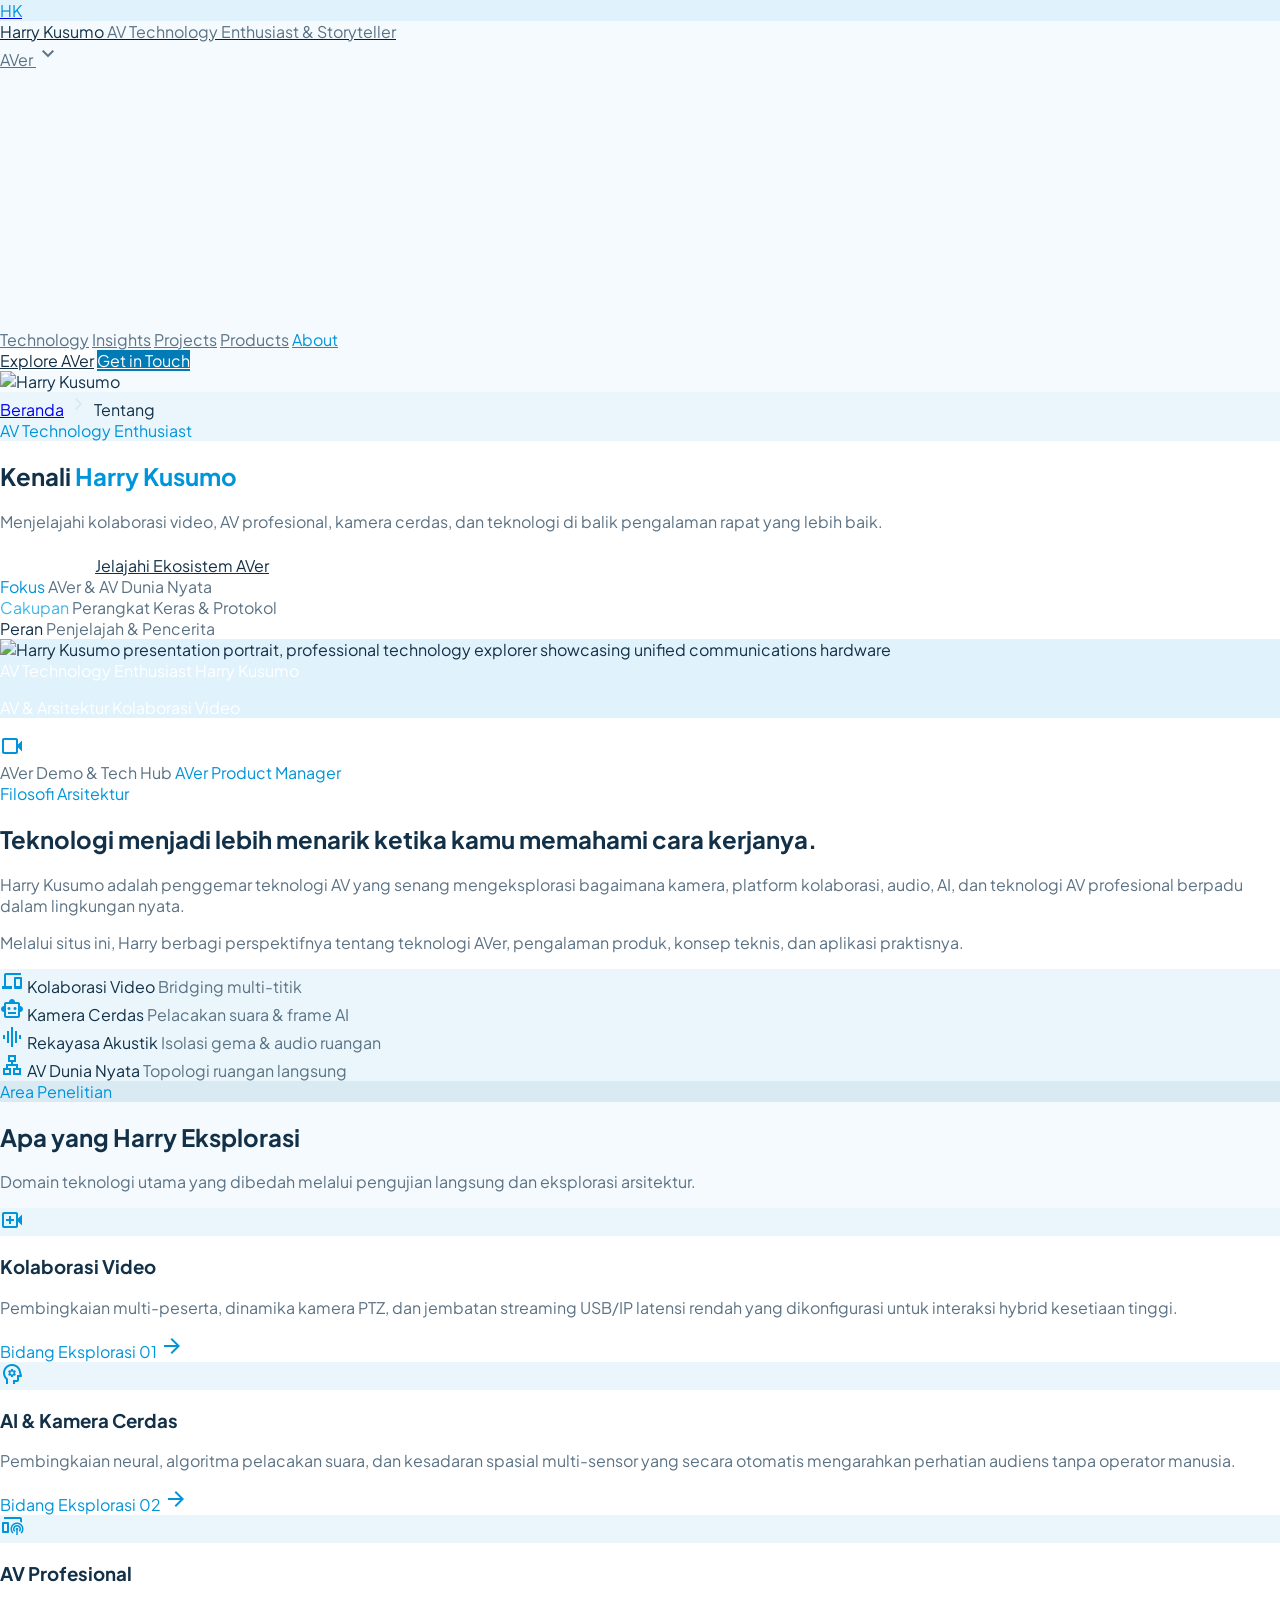
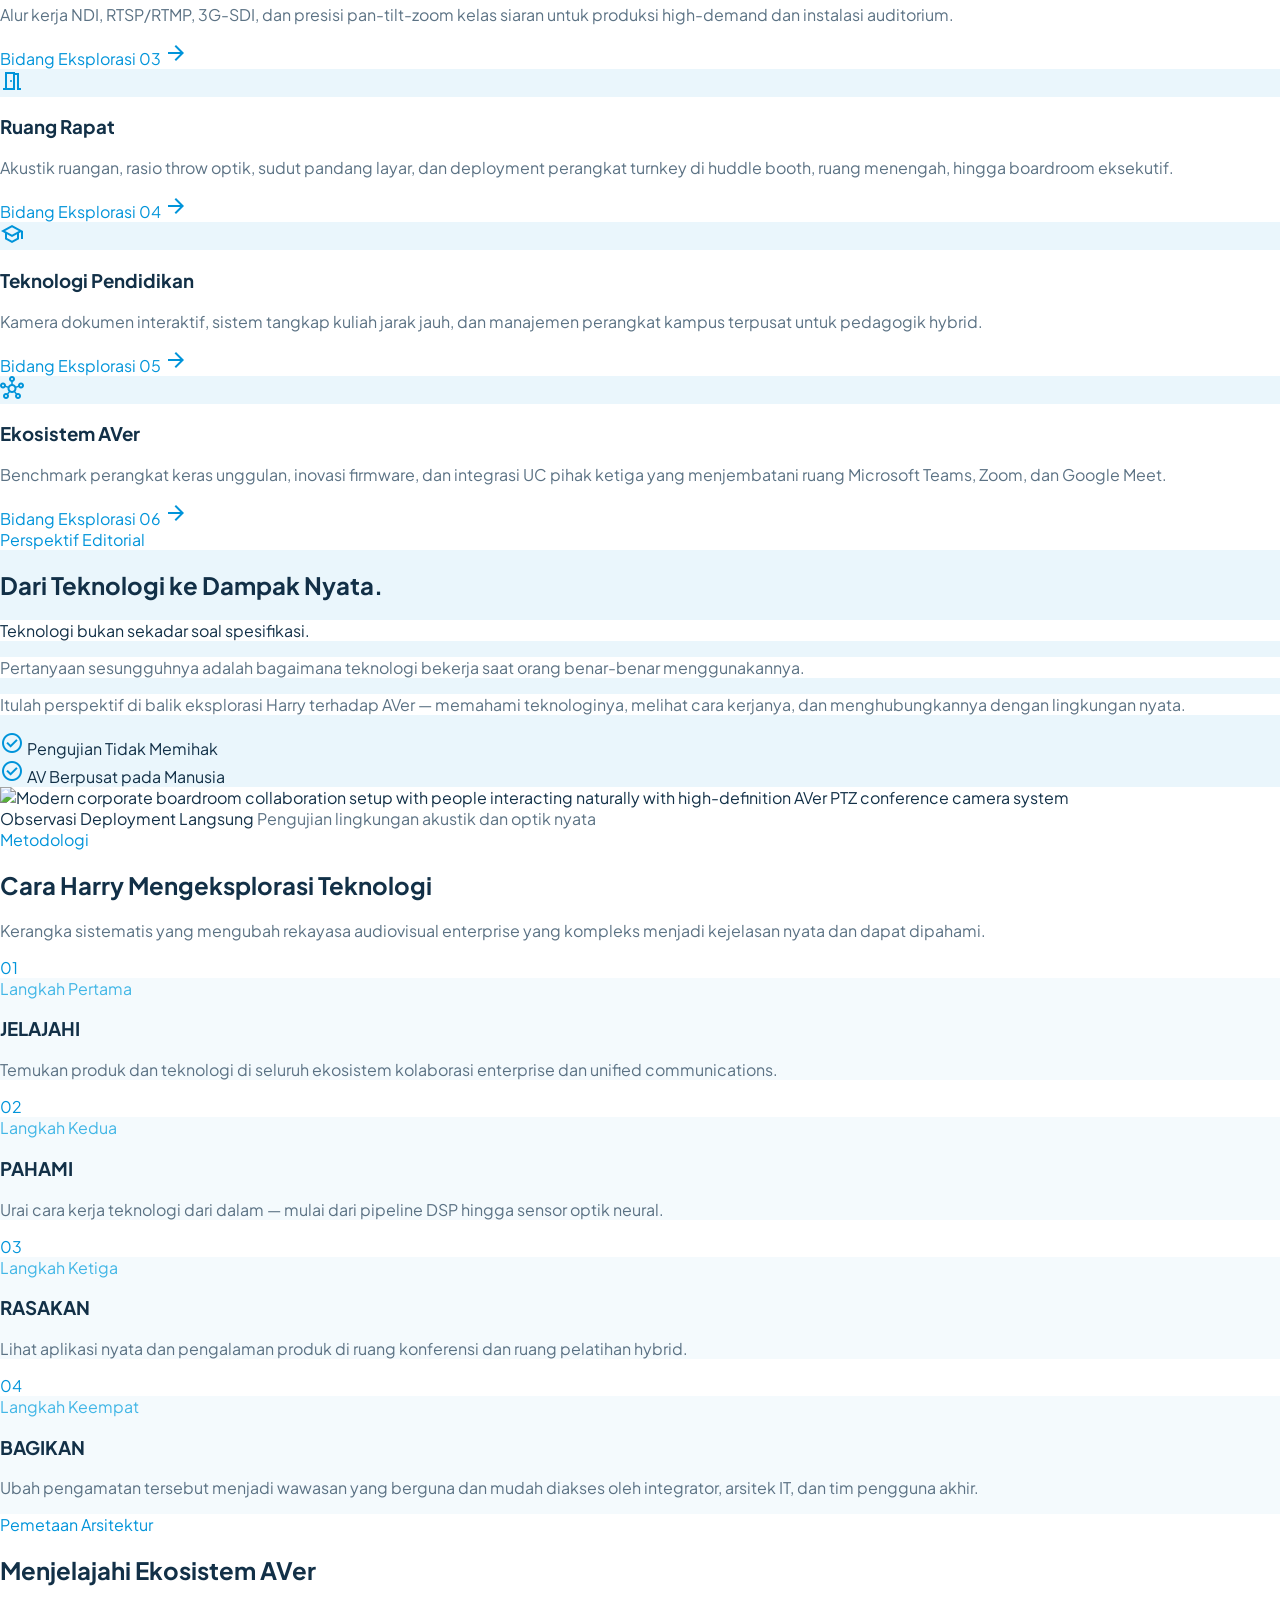
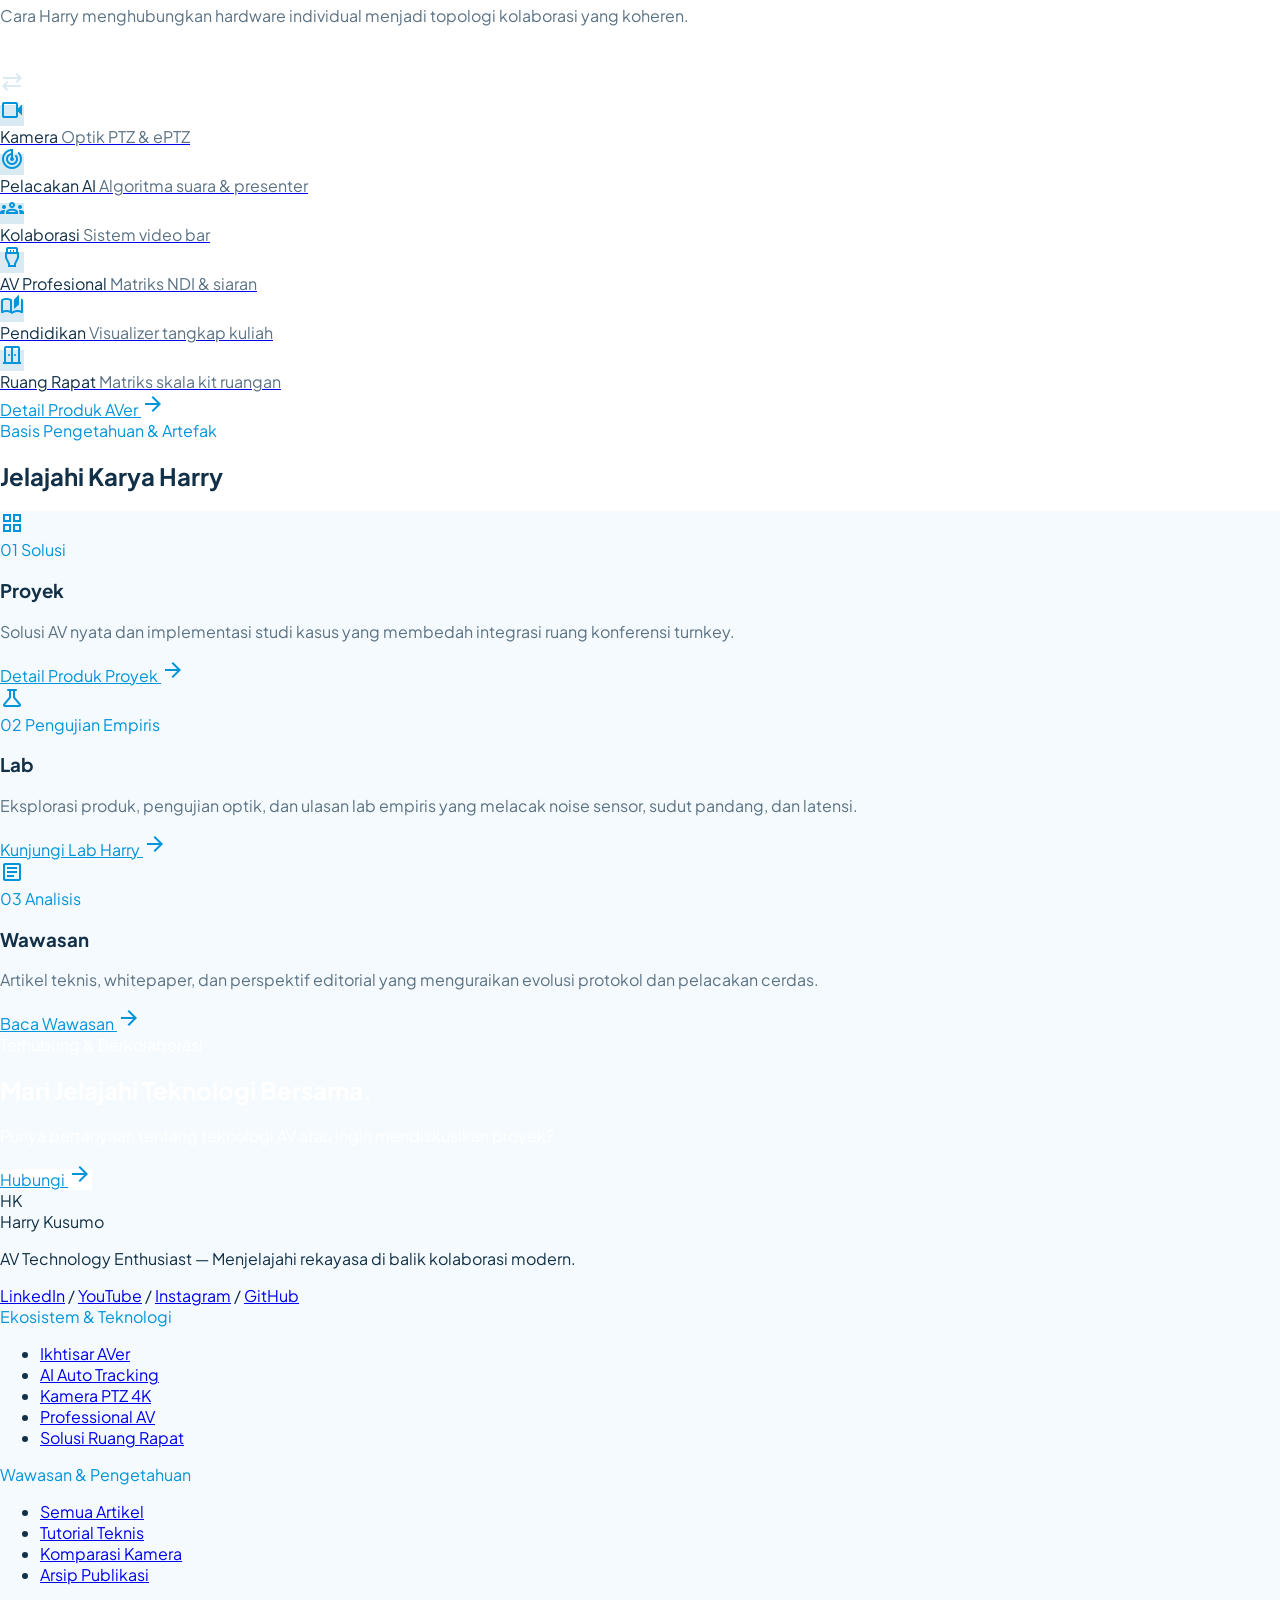
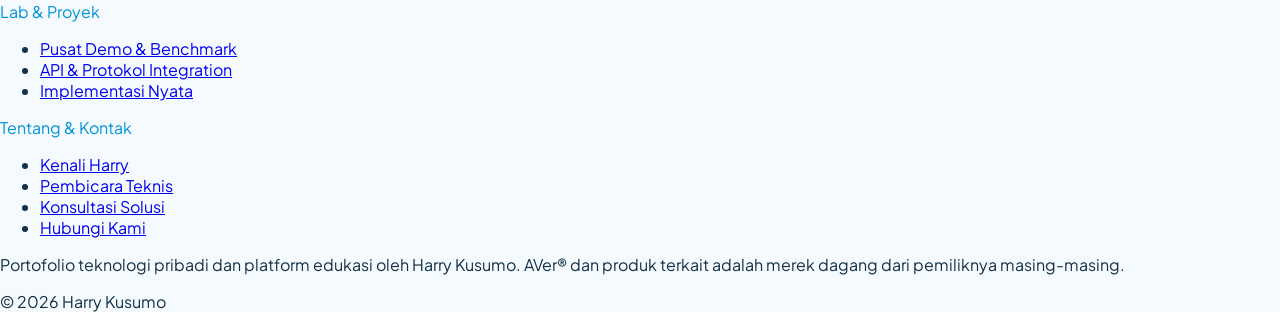
==== commit 33fba2e1: "feat: refactor site architecture into modular components and dynamic JSON product loader" ====
--- a/about.html
+++ b/about.html
@@ -23,7 +23,9 @@
     .group:hover .mega-menu{opacity:1;visibility:visible;transform:translateY(0);}
 </style>
 </head>
-<body class="bg-surface text-on-surface"><header class="fixed top-0 left-0 right-0 w-full z-50 bg-surface-container-lowest/90 backdrop-blur-xl border-b border-outline-variant/30 shadow-[0_1px_8px_rgba(4,30,45,0.04)]"><div class="h-20 max-w-7xl mx-auto px-6 lg:px-12 flex items-center justify-between"><div class="flex items-center gap-8"><a class="flex items-center gap-3.5 group" data-path="home" href="index.html"><div class="w-10 h-10 rounded-lg bg-surface-container flex items-center justify-center border border-outline-variant/40 group-hover:border-primary transition-colors"><span class="font-headline-sm text-headline-sm text-primary font-bold">HK</span></div><div class="flex flex-col"><span class="font-label-md text-label-md font-bold text-on-surface tracking-tight leading-none group-hover:text-primary transition-colors">Harry Kusumo</span><span class="font-caption text-caption text-on-surface-variant font-medium mt-1 leading-none">AV Technology Enthusiast &amp; Storyteller</span></div></a><nav class="hidden lg:flex items-center gap-7" data-active-classes="text-primary font-bold"><div class="relative group py-6"><a aria-current="page" class="transition-colors flex items-center gap-1.5 text-primary font-bold" data-path="aver" href="aver.html">AVer<span class="material-symbols-outlined text-[18px] text-on-surface-variant group-hover:rotate-180 transition-transform duration-200">expand_more</span></a><div class="mega-menu absolute left-0 top-full w-[640px] bg-surface-container-lowest rounded-xl border border-outline-variant/40 shadow-[0_16px_36px_-4px_rgba(4,30,45,0.08),0_4px_12px_-2px_rgba(4,30,45,0.03)] p-6"><div class="grid grid-cols-2 gap-3.5"><a class="p-3 rounded-lg bg-surface hover:bg-surface-container-low transition-colors flex flex-col group/item" data-path="aver-about" href="aver_solutions.html#about-aver"><div class="flex items-center gap-2 mb-1"><span class="font-label-technical text-label-technical text-primary uppercase">01 Corporate</span></div><span class="font-label-md text-label-md text-on-surface font-semibold group-hover/item:text-primary transition-colors">About AVer</span><span class="font-caption text-caption text-on-surface-variant mt-0.5">Profil perusahaan, inovasi AI optics &amp; ekosistem AVer</span></a><a class="p-3 rounded-lg bg-surface hover:bg-surface-container-low transition-colors flex flex-col group/item" data-path="aver-solutions" href="aver_solutions.html"><div class="flex items-center gap-2 mb-1"><span class="font-label-technical text-label-technical text-primary uppercase">02 Ecosystem</span></div><span class="font-label-md text-label-md text-on-surface font-semibold group-hover/item:text-primary transition-colors">Solutions</span><span class="font-caption text-caption text-on-surface-variant mt-0.5">Meeting Rooms, Pro AV Broadcasting, Education &amp; Medical</span></a><a class="p-3 rounded-lg bg-surface hover:bg-surface-container-low transition-colors flex flex-col group/item" data-path="aver-products-cat" href="products.html"><div class="flex items-center gap-2 mb-1"><span class="font-label-technical text-label-technical text-primary uppercase">03 Hardware</span></div><span class="font-label-md text-label-md text-on-surface font-semibold group-hover/item:text-primary transition-colors">Products</span><span class="font-caption text-caption text-on-surface-variant mt-0.5">Kamera PTZ 4K, Video Bars, Audio Tracking &amp; Visualizer</span></a><a class="p-3 rounded-lg bg-surface hover:bg-surface-container-low transition-colors flex flex-col group/item" data-path="aver-support" href="product_detail.html#support"><div class="flex items-center gap-2 mb-1"><span class="font-label-technical text-label-technical text-primary uppercase">04 Service</span></div><span class="font-label-md text-label-md text-on-surface font-semibold group-hover/item:text-primary transition-colors">Support</span><span class="font-caption text-caption text-on-surface-variant mt-0.5">Garansi resmi, firmware update, &amp; konsultasi unit demo</span></a><a class="p-3 rounded-lg bg-surface hover:bg-surface-container-low transition-colors flex flex-col group/item col-span-2" data-path="aver-media-room" href="insights.html"><div class="flex items-center justify-between"><div class="flex flex-col"><div class="flex items-center gap-2 mb-1"><span class="font-label-technical text-label-technical text-primary uppercase">05 Press &amp; News</span></div><span class="font-label-md text-label-md text-on-surface font-semibold group-hover/item:text-primary transition-colors">Media Room</span><span class="font-caption text-caption text-on-surface-variant mt-0.5">Berita teknologi AVer terbaru, artikel teknis, &amp; liputan event</span></div><span class="material-symbols-outlined text-primary group-hover/item:translate-x-1 transition-transform">newspaper</span></div></a></div><div class="mt-4 pt-3.5 border-t border-outline-variant/30 flex items-center justify-between"><span class="font-caption text-caption text-on-surface-variant">Hardware architecture &amp; technical deep dives</span><a class="font-label-md text-label-md text-primary hover:text-primary-container font-semibold inline-flex items-center gap-1 transition-colors" data-path="aver-products" href="products.html">Explore All AVer Products →</a></div></div></div><a class="font-label-md text-label-md text-on-surface-variant hover:text-on-surface transition-colors" data-path="technology" href="index.html#core-tech">Technology</a><a class="font-label-md text-label-md text-on-surface-variant hover:text-on-surface transition-colors" data-path="insights" href="insights.html">Insights</a><a class="font-label-md text-label-md text-on-surface-variant hover:text-on-surface transition-colors" data-path="projects" href="index.html#projects">Projects</a><a class="font-label-md text-label-md text-on-surface-variant hover:text-on-surface transition-colors" data-path="products" href="products.html">Products</a><a class="font-label-md text-label-md text-on-surface-variant hover:text-on-surface transition-colors" data-path="about" href="about.html">About</a></nav></div><div class="flex items-center gap-3.5"><a class="hidden sm:inline-flex items-center justify-center px-4 h-10 rounded-lg bg-surface-container-lowest border border-outline-variant/50 text-on-surface font-label-md text-label-md hover:border-primary hover:text-primary transition-all" data-path="aver" href="aver.html">Explore AVer</a><a class="inline-flex items-center justify-center px-5 h-10 rounded-lg bg-primary-container text-on-primary-container font-label-md text-label-md hover:bg-primary transition-all shadow-[0_2px_8px_rgba(0,123,182,0.25)]" data-path="contact" href="contact.html">Get in Touch</a><div class="pl-2 border-l border-outline-variant/40"><img alt="Harry Kusumo" class="w-8 h-8 rounded-full object-cover border border-outline-variant/40" src="https://lh3.googleusercontent.com/aida/[base64]"/></div></div></div></header><main class="w-full pt-20 bg-surface min-h-[calc(100vh-20rem)]"><div class="flex flex-col w-full">
+<body class="bg-surface text-on-surface">
+<!-- STICKY TOP NAVIGATION BAR -->
+<div id="site-header"></div><main class="w-full pt-20 bg-surface min-h-[calc(100vh-20rem)]"><div class="flex flex-col w-full">
 <!-- Top Breadcrumb Strip -->
 <section class="w-full bg-surface-container-low py-space-md">
 <div class="max-w-7xl mx-auto px-gutter flex flex-wrap items-center justify-between gap-space-sm">
@@ -577,4 +579,8 @@
 </div>
 </div>
 </section>
-</div></main><footer class="w-full bg-[#123047] text-[#FFFFFF] border-t border-outline-variant/15"><div class="max-w-7xl mx-auto px-6 lg:px-12 py-16"><div class="grid grid-cols-1 md:grid-cols-2 lg:grid-cols-6 gap-10 lg:gap-8 pb-12 border-b border-white/10"><div class="lg:col-span-2 flex flex-col gap-4"><div class="flex items-center gap-3"><div class="w-9 h-9 rounded-lg bg-white/10 flex items-center justify-center border border-white/15"><span class="font-headline-sm text-headline-sm text-white font-bold">HK</span></div><div class="flex flex-col"><span class="font-label-md text-label-md font-bold text-white tracking-tight">Harry Kusumo</span><span class="font-caption text-caption text-white/60">Platform Teknis Pribadi</span></div></div><p class="font-body-sm text-body-sm text-white/70 max-w-sm leading-relaxed">Arsitek sistem audiovisual, evaluator perangkat keras, dan pencerita teknologi yang membedah ekosistem kolaborasi dan infrastruktur komunikasi terpadu.</p><div class="flex items-center gap-2 mt-2"><span class="w-2 h-2 rounded-full bg-secondary-container animate-pulse"></span><span class="font-caption text-caption text-white/70">Riset Independen &amp; Rekayasa Lapangan</span></div></div><div class="flex flex-col gap-3"><span class="font-label-technical text-label-technical uppercase tracking-wider text-secondary-container">Ekosistem AVer</span><a class="font-body-sm text-body-sm text-white/80 hover:text-secondary-fixed-dim transition-colors" data-path="aver" href="aver.html">Ikhtisar Platform</a><a class="font-body-sm text-body-sm text-white/80 hover:text-secondary-fixed-dim transition-colors" data-path="collaboration" href="collaboration.html">Ruang Rapat</a><a class="font-body-sm text-body-sm text-white/80 hover:text-secondary-fixed-dim transition-colors" data-path="professional-av" href="aver_solutions.html">Pro AV &amp; Streaming</a><a class="font-body-sm text-body-sm text-white/80 hover:text-secondary-fixed-dim transition-colors" data-path="education" href="aver_solutions.html">Solusi Pendidikan</a><a class="font-body-sm text-body-sm text-white/80 hover:text-secondary-fixed-dim transition-colors" data-path="specialized" href="aver_solutions.html">AV Khusus</a><a class="font-body-sm text-body-sm text-white/80 hover:text-secondary-fixed-dim transition-colors" data-path="explore-aver-products" href="products.html">Indeks Produk</a></div><div class="flex flex-col gap-3"><span class="font-label-technical text-label-technical uppercase tracking-wider text-secondary-container">Teknologi</span><a class="font-body-sm text-body-sm text-white/80 hover:text-secondary-fixed-dim transition-colors" data-path="technology" href="index.html#core-tech">AV-over-IP</a><a class="font-body-sm text-body-sm text-white/80 hover:text-secondary-fixed-dim transition-colors" data-path="technology" href="index.html#core-tech">NDI &amp; Dante Frameworks</a><a class="font-body-sm text-body-sm text-white/80 hover:text-secondary-fixed-dim transition-colors" data-path="technology" href="index.html#core-tech">AI Pelacakan Optik</a><a class="font-body-sm text-body-sm text-white/80 hover:text-secondary-fixed-dim transition-colors" data-path="technology" href="index.html#core-tech">Isolasi Gema Akustik</a></div><div class="flex flex-col gap-3"><span class="font-label-technical text-label-technical uppercase tracking-wider text-secondary-container">Inovasi</span><a class="font-label-md text-label-md text-on-surface-variant hover:text-on-surface transition-colors" data-path="products" href="products.html">Products</a><a class="font-body-sm text-body-sm text-white/80 hover:text-secondary-fixed-dim transition-colors" data-path="projects" href="index.html#projects">Deployment Enterprise</a><a class="font-body-sm text-body-sm text-white/80 hover:text-secondary-fixed-dim transition-colors" data-path="insights" href="insights.html">Whitepaper &amp; Catatan</a><a class="font-body-sm text-body-sm text-white/80 hover:text-secondary-fixed-dim transition-colors" data-path="projects" href="index.html#projects">Cetak Biru Rig Audio</a></div><div class="flex flex-col gap-3"><span class="font-label-technical text-label-technical uppercase tracking-wider text-secondary-container">Terhubung</span><a class="font-body-sm text-body-sm text-white/80 hover:text-secondary-fixed-dim transition-colors" data-path="about" href="about.html">Tentang Harry</a><a class="font-body-sm text-body-sm text-white/80 hover:text-secondary-fixed-dim transition-colors" data-path="contact" href="contact.html">Konsultasi Teknis</a><a class="font-body-sm text-body-sm text-white/80 hover:text-secondary-fixed-dim transition-colors" data-path="contact" href="contact.html">Keynote &amp; Workshop</a><a class="font-body-sm text-body-sm text-white/80 hover:text-secondary-fixed-dim transition-colors" data-path="contact" href="contact.html">Pertanyaan Pers</a></div></div><div class="pt-8 flex flex-col md:flex-row items-start md:items-center justify-between gap-4"><p class="font-caption text-caption text-white/60 leading-relaxed max-w-2xl">Pemberitahuan Hukum: Ini adalah portofolio teknologi pribadi, repositori benchmark, dan platform edukasi milik Harry Kusumo. Situs ini dioperasikan secara independen dan tidak mewakili kehadiran web resmi perusahaan AVer Information Inc. Semua nama produk, merek dagang, dan merek dagang terdaftar adalah milik pemilik masing-masing.</p><span class="font-caption text-caption text-white/50 whitespace-nowrap">© 2024 Harry Kusumo. All rights reserved.</span></div></div></footer></body></html>+<!-- FOOTER -->
+<div id="site-footer"></div>
+
+<script src="js/components.js"></script>
+</body></html>
